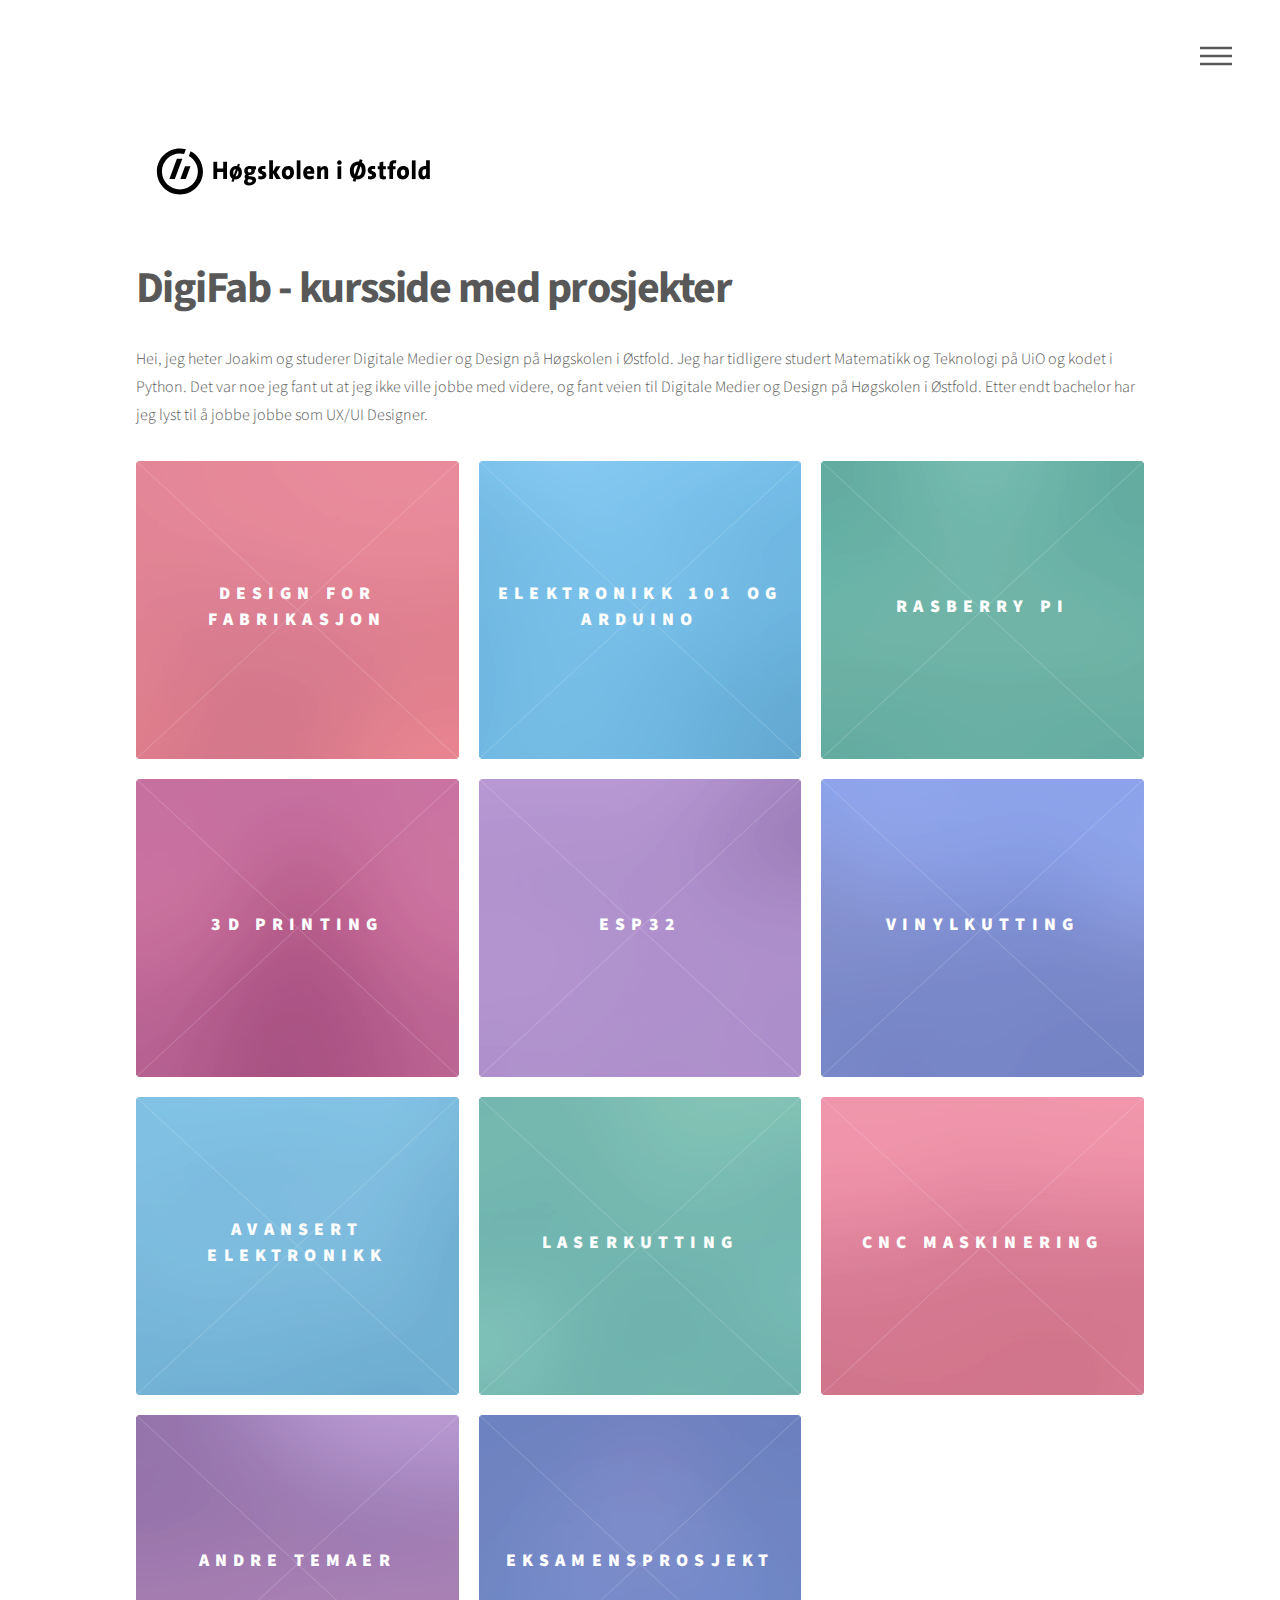
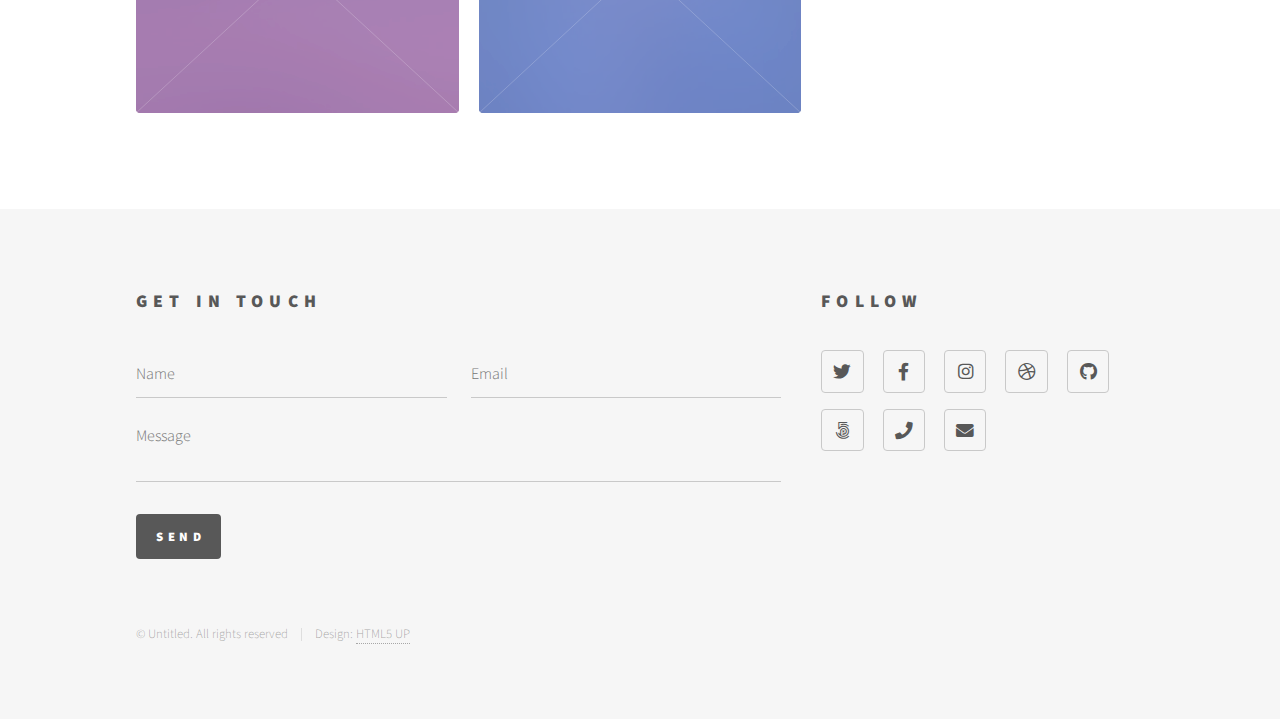
==== nettside/index.html @ 74e80f85 "logo, selvintroduksjon, prosjekter" ====
<!DOCTYPE HTML>
<!--
	Phantom by HTML5 UP
	html5up.net | @ajlkn
	Free for personal and commercial use under the CCA 3.0 license (html5up.net/license)
-->
<html>
	<head>
		<title>Phantom by HTML5 UP</title>
		<meta charset="utf-8" />
		<meta name="viewport" content="width=device-width, initial-scale=1, user-scalable=no" />
		<link rel="stylesheet" href="assets/css/main.css" />
		<noscript><link rel="stylesheet" href="assets/css/noscript.css" /></noscript>
	</head>
	<body class="is-preload">
		<!-- Wrapper -->
			<div id="wrapper">

				<!-- Header -->
					<header id="header">
						<div class="inner">

							<!-- Logo -->
								<a href="index.html" class="logo">
									<span class="symbol"><img src="images/hiof-logo.svg"  >
								</a>

							<!-- Nav -->
								<nav>
									<ul>
										<li><a href="#menu">Menu</a></li>
									</ul>
								</nav>

						</div>
					</header>

				<!-- Menu -->
					<nav id="menu">
						<h2>Menu</h2>
						<ul>
							<li><a href="index.html">Home</a></li>
							<li><a href="generic.html">Ipsum veroeros</a></li>
							<li><a href="generic.html">Tempus etiam</a></li>
							<li><a href="generic.html">Consequat dolor</a></li>
							<li><a href="elements.html">Elements</a></li>
						</ul>
					</nav>

				<!-- Main -->
					<div id="main">
						<div class="inner">
							<header>
								<h1>DigiFab - kursside med prosjekter</h1>
								<p>Hei, jeg heter Joakim og studerer Digitale Medier og Design på Høgskolen i Østfold. Jeg har tidligere studert Matematikk og Teknologi på UiO og kodet i Python.
									Det var noe jeg fant ut at jeg ikke ville jobbe med videre, og fant veien til Digitale Medier og Design på Høgskolen i Østfold. Etter endt bachelor har jeg lyst
									 til å jobbe jobbe som UX/UI Designer. </p>	
							</header>
							<section class="tiles">
								<article class="style1">
									<span class="image">
										<img src="images/pic01.jpg" alt="" />
									</span>
									<a href="generic.html">
										<h2>Design for fabrikasjon</h2>
										<div class="content">
											<p>Sed nisl arcu euismod sit amet nisi lorem etiam dolor veroeros et feugiat.</p>
										</div>
									</a>
								</article>
								<article class="style2">
									<span class="image">
										<img src="images/pic02.jpg" alt="" />
									</span>
									<a href="generic.html">
										<h2>Elektronikk 101 og Arduino</h2>
										<div class="content">
											<p>Sed nisl arcu euismod sit amet nisi lorem etiam dolor veroeros et feugiat.</p>
										</div>
									</a>
								</article>
								<article class="style3">
									<span class="image">
										<img src="images/pic03.jpg" alt="" />
									</span>
									<a href="generic.html">
										<h2>Rasberry Pi</h2>
										<div class="content">
											<p>Sed nisl arcu euismod sit amet nisi lorem etiam dolor veroeros et feugiat.</p>
										</div>
									</a>
								</article>
								<article class="style4">
									<span class="image">
										<img src="images/pic04.jpg" alt="" />
									</span>
									<a href="generic.html">
										<h2>3D Printing</h2>
										<div class="content">
											<p>Sed nisl arcu euismod sit amet nisi lorem etiam dolor veroeros et feugiat.</p>
										</div>
									</a>
								</article>
								<article class="style5">
									<span class="image">
										<img src="images/pic05.jpg" alt="" />
									</span>
									<a href="generic.html">
										<h2>ESP32</h2>
										<div class="content">
											<p>Sed nisl arcu euismod sit amet nisi lorem etiam dolor veroeros et feugiat.</p>
										</div>
									</a>
								</article>
								<article class="style6">
									<span class="image">
										<img src="images/pic06.jpg" alt="" />
									</span>
									<a href="generic.html">
										<h2>Vinylkutting</h2>
										<div class="content">
											<p>Sed nisl arcu euismod sit amet nisi lorem etiam dolor veroeros et feugiat.</p>
										</div>
									</a>
								</article>
								<article class="style2">
									<span class="image">
										<img src="images/pic07.jpg" alt="" />
									</span>
									<a href="generic.html">
										<h2>Avansert elektronikk</h2>
										<div class="content">
											<p>Sed nisl arcu euismod sit amet nisi lorem etiam dolor veroeros et feugiat.</p>
										</div>
									</a>
								</article>
								<article class="style3">
									<span class="image">
										<img src="images/pic08.jpg" alt="" />
									</span>
									<a href="generic.html">
										<h2>Laserkutting</h2>
										<div class="content">
											<p>Sed nisl arcu euismod sit amet nisi lorem etiam dolor veroeros et feugiat.</p>
										</div>
									</a>
								</article>
								<article class="style1">
									<span class="image">
										<img src="images/pic09.jpg" alt="" />
									</span>
									<a href="generic.html">
										<h2>CNC Maskinering</h2>
										<div class="content">
											<p>Sed nisl arcu euismod sit amet nisi lorem etiam dolor veroeros et feugiat.</p>
										</div>
									</a>
								</article>
								<article class="style5">
									<span class="image">
										<img src="images/pic10.jpg" alt="" />
									</span>
									<a href="generic.html">
										<h2>Andre temaer</h2>
										<div class="content">
											<p>Sed nisl arcu euismod sit amet nisi lorem etiam dolor veroeros et feugiat.</p>
										</div>
									</a>
								</article>
								<article class="style6">
									<span class="image">
										<img src="images/pic11.jpg" alt="" />
									</span>
									<a href="generic.html">
										<h2>Eksamensprosjekt</h2>
										<div class="content">
											<p>Sed nisl arcu euismod sit amet nisi lorem etiam dolor veroeros et feugiat.</p>
										</div>
									</a>
								</article>

							</section>
						</div>
					</div>

				<!-- Footer -->
					<footer id="footer">
						<div class="inner">
							<section>
								<h2>Get in touch</h2>
								<form method="post" action="#">
									<div class="fields">
										<div class="field half">
											<input type="text" name="name" id="name" placeholder="Name" />
										</div>
										<div class="field half">
											<input type="email" name="email" id="email" placeholder="Email" />
										</div>
										<div class="field">
											<textarea name="message" id="message" placeholder="Message"></textarea>
										</div>
									</div>
									<ul class="actions">
										<li><input type="submit" value="Send" class="primary" /></li>
									</ul>
								</form>
							</section>
							<section>
								<h2>Follow</h2>
								<ul class="icons">
									<li><a href="#" class="icon brands style2 fa-twitter"><span class="label">Twitter</span></a></li>
									<li><a href="#" class="icon brands style2 fa-facebook-f"><span class="label">Facebook</span></a></li>
									<li><a href="#" class="icon brands style2 fa-instagram"><span class="label">Instagram</span></a></li>
									<li><a href="#" class="icon brands style2 fa-dribbble"><span class="label">Dribbble</span></a></li>
									<li><a href="#" class="icon brands style2 fa-github"><span class="label">GitHub</span></a></li>
									<li><a href="#" class="icon brands style2 fa-500px"><span class="label">500px</span></a></li>
									<li><a href="#" class="icon solid style2 fa-phone"><span class="label">Phone</span></a></li>
									<li><a href="#" class="icon solid style2 fa-envelope"><span class="label">Email</span></a></li>
								</ul>
							</section>
							<ul class="copyright">
								<li>&copy; Untitled. All rights reserved</li><li>Design: <a href="http://html5up.net">HTML5 UP</a></li>
							</ul>
						</div>
					</footer>

			</div>

		<!-- Scripts -->
			<script src="assets/js/jquery.min.js"></script>
			<script src="assets/js/browser.min.js"></script>
			<script src="assets/js/breakpoints.min.js"></script>
			<script src="assets/js/util.js"></script>
			<script src="assets/js/main.js"></script>

	</body>
</html>
---- nettside/assets/css/main.css ----
@import url(fontawesome-all.min.css);
@import url("https://fonts.googleapis.com/css?family=Source+Sans+Pro:300,700,900");

/*
	Phantom by HTML5 UP
	html5up.net | @ajlkn
	Free for personal and commercial use under the CCA 3.0 license (html5up.net/license)
*/

html, body, div, span, applet, object,
iframe, h1, h2, h3, h4, h5, h6, p, blockquote,
pre, a, abbr, acronym, address, big, cite,
code, del, dfn, em, img, ins, kbd, q, s, samp,
small, strike, strong, sub, sup, tt, var, b,
u, i, center, dl, dt, dd, ol, ul, li, fieldset,
form, label, legend, table, caption, tbody,
tfoot, thead, tr, th, td, article, aside,
canvas, details, embed, figure, figcaption,
footer, header, hgroup, menu, nav, output, ruby,
section, summary, time, mark, audio, video {
	margin: 0;
	padding: 0;
	border: 0;
	font-size: 100%;
	font: inherit;
	vertical-align: baseline;}

article, aside, details, figcaption, figure,
footer, header, hgroup, menu, nav, section {
	display: block;}

body {
	line-height: 1;
}

ol, ul {
	list-style: none;
}

blockquote, q {
	quotes: none;
}

	blockquote:before, blockquote:after, q:before, q:after {
		content: '';
		content: none;
	}

table {
	border-collapse: collapse;
	border-spacing: 0;
}

body {
	-webkit-text-size-adjust: none;
}

mark {
	background-color: transparent;
	color: inherit;
}

input::-moz-focus-inner {
	border: 0;
	padding: 0;
}

input, select, textarea {
	-moz-appearance: none;
	-webkit-appearance: none;
	-ms-appearance: none;
	appearance: none;
}

/* Basic */

	@-ms-viewport {
		width: device-width;
	}

	body {
		-ms-overflow-style: scrollbar;
	}

	@media screen and (max-width: 480px) {

		html, body {
			min-width: 320px;
		}

	}

	html {
		box-sizing: border-box;
	}

	*, *:before, *:after {
		box-sizing: inherit;
	}

	body {
		background: #ffffff;
	}

		body.is-preload *, body.is-preload *:before, body.is-preload *:after {
			-moz-animation: none !important;
			-webkit-animation: none !important;
			-ms-animation: none !important;
			animation: none !important;
			-moz-transition: none !important;
			-webkit-transition: none !important;
			-ms-transition: none !important;
			transition: none !important;
		}

/* Type */

	body, input, select, textarea {
		color: #585858;
		font-family: "Source Sans Pro", Helvetica, sans-serif;
		font-size: 16pt;
		font-weight: 300;
		line-height: 1.75;
	}

		@media screen and (max-width: 1680px) {

			body, input, select, textarea {
				font-size: 14pt;
			}

		}

		@media screen and (max-width: 1280px) {

			body, input, select, textarea {
				font-size: 12pt;
			}

		}

	a {
		-moz-transition: border-bottom-color 0.2s ease, color 0.2s ease;
		-webkit-transition: border-bottom-color 0.2s ease, color 0.2s ease;
		-ms-transition: border-bottom-color 0.2s ease, color 0.2s ease;
		transition: border-bottom-color 0.2s ease, color 0.2s ease;
		text-decoration: none;
		color: #585858;
		border-bottom: dotted 1px rgba(88, 88, 88, 0.5);
	}

		a:hover {
			border-bottom-color: transparent;
			color: #f2849e !important;
		}

	strong, b {
		font-weight: 900;
	}

	em, i {
		font-style: italic;
	}

	p {
		margin: 0 0 2em 0;
	}

	h1 {
		font-size: 2.75em;
		font-weight: 700;
		line-height: 1.3;
		margin: 0 0 1em 0;
		letter-spacing: -0.035em;
	}

		h1 a {
			color: inherit;
		}

		@media screen and (max-width: 736px) {

			h1 {
				font-size: 2em;
				margin: 0 0 1em 0;
			}

		}

		@media screen and (max-width: 360px) {

			h1 {
				font-size: 1.75em;
			}

		}

	h2, h3, h4, h5, h6 {
		font-weight: 900;
		line-height: 1.5;
		margin: 0 0 2em 0;
		text-transform: uppercase;
		letter-spacing: 0.35em;
	}

		h2 a, h3 a, h4 a, h5 a, h6 a {
			color: inherit;
		}

	h2 {
		font-size: 1.1em;
	}

	h3 {
		font-size: 1em;
	}

	h4 {
		font-size: 0.8em;
	}

	h5 {
		font-size: 0.8em;
	}

	h6 {
		font-size: 0.8em;
	}

	@media screen and (max-width: 980px) {

		h1 br, h2 br, h3 br, h4 br, h5 br, h6 br {
			display: none;
		}

	}

	@media screen and (max-width: 736px) {

		h2 {
			font-size: 1em;
		}

		h3 {
			font-size: 0.8em;
		}

	}

	sub {
		font-size: 0.8em;
		position: relative;
		top: 0.5em;
	}

	sup {
		font-size: 0.8em;
		position: relative;
		top: -0.5em;
	}

	blockquote {
		border-left: solid 4px #c9c9c9;
		font-style: italic;
		margin: 0 0 2em 0;
		padding: 0.5em 0 0.5em 2em;
	}

	code {
		background: rgba(144, 144, 144, 0.075);
		border-radius: 4px;
		border: solid 1px #c9c9c9;
		font-family: "Courier New", monospace;
		font-size: 0.9em;
		margin: 0 0.25em;
		padding: 0.25em 0.65em;
	}

	pre {
		-webkit-overflow-scrolling: touch;
		font-family: "Courier New", monospace;
		font-size: 0.9em;
		margin: 0 0 2em 0;
	}

		pre code {
			display: block;
			line-height: 1.75;
			padding: 1em 1.5em;
			overflow-x: auto;
		}

	hr {
		border: 0;
		border-bottom: solid 1px #c9c9c9;
		margin: 2em 0;
	}

		hr.major {
			margin: 3em 0;
		}

	.align-left {
		text-align: left;
	}

	.align-center {
		text-align: center;
	}

	.align-right {
		text-align: right;
	}

/* Row */

	.row {
		display: flex;
		flex-wrap: wrap;
		box-sizing: border-box;
		align-items: stretch;
	}

		.row > * {
			box-sizing: border-box;
		}

		.row.gtr-uniform > * > :last-child {
			margin-bottom: 0;
		}

		.row.aln-left {
			justify-content: flex-start;
		}

		.row.aln-center {
			justify-content: center;
		}

		.row.aln-right {
			justify-content: flex-end;
		}

		.row.aln-top {
			align-items: flex-start;
		}

		.row.aln-middle {
			align-items: center;
		}

		.row.aln-bottom {
			align-items: flex-end;
		}

		.row > .imp {
			order: -1;
		}

		.row > .col-1 {
			width: 8.33333%;
		}

		.row > .off-1 {
			margin-left: 8.33333%;
		}

		.row > .col-2 {
			width: 16.66667%;
		}

		.row > .off-2 {
			margin-left: 16.66667%;
		}

		.row > .col-3 {
			width: 25%;
		}

		.row > .off-3 {
			margin-left: 25%;
		}

		.row > .col-4 {
			width: 33.33333%;
		}

		.row > .off-4 {
			margin-left: 33.33333%;
		}

		.row > .col-5 {
			width: 41.66667%;
		}

		.row > .off-5 {
			margin-left: 41.66667%;
		}

		.row > .col-6 {
			width: 50%;
		}

		.row > .off-6 {
			margin-left: 50%;
		}

		.row > .col-7 {
			width: 58.33333%;
		}

		.row > .off-7 {
			margin-left: 58.33333%;
		}

		.row > .col-8 {
			width: 66.66667%;
		}

		.row > .off-8 {
			margin-left: 66.66667%;
		}

		.row > .col-9 {
			width: 75%;
		}

		.row > .off-9 {
			margin-left: 75%;
		}

		.row > .col-10 {
			width: 83.33333%;
		}

		.row > .off-10 {
			margin-left: 83.33333%;
		}

		.row > .col-11 {
			width: 91.66667%;
		}

		.row > .off-11 {
			margin-left: 91.66667%;
		}

		.row > .col-12 {
			width: 100%;
		}

		.row > .off-12 {
			margin-left: 100%;
		}

		.row.gtr-0 {
			margin-top: 0;
			margin-left: 0em;
		}

			.row.gtr-0 > * {
				padding: 0 0 0 0em;
			}

			.row.gtr-0.gtr-uniform {
				margin-top: 0em;
			}

				.row.gtr-0.gtr-uniform > * {
					padding-top: 0em;
				}

		.row.gtr-25 {
			margin-top: 0;
			margin-left: -0.5em;
		}

			.row.gtr-25 > * {
				padding: 0 0 0 0.5em;
			}

			.row.gtr-25.gtr-uniform {
				margin-top: -0.5em;
			}

				.row.gtr-25.gtr-uniform > * {
					padding-top: 0.5em;
				}

		.row.gtr-50 {
			margin-top: 0;
			margin-left: -1em;
		}

			.row.gtr-50 > * {
				padding: 0 0 0 1em;
			}

			.row.gtr-50.gtr-uniform {
				margin-top: -1em;
			}

				.row.gtr-50.gtr-uniform > * {
					padding-top: 1em;
				}

		.row {
			margin-top: 0;
			margin-left: -2em;
		}

			.row > * {
				padding: 0 0 0 2em;
			}

			.row.gtr-uniform {
				margin-top: -2em;
			}

				.row.gtr-uniform > * {
					padding-top: 2em;
				}

		.row.gtr-150 {
			margin-top: 0;
			margin-left: -3em;
		}

			.row.gtr-150 > * {
				padding: 0 0 0 3em;
			}

			.row.gtr-150.gtr-uniform {
				margin-top: -3em;
			}

				.row.gtr-150.gtr-uniform > * {
					padding-top: 3em;
				}

		.row.gtr-200 {
			margin-top: 0;
			margin-left: -4em;
		}

			.row.gtr-200 > * {
				padding: 0 0 0 4em;
			}

			.row.gtr-200.gtr-uniform {
				margin-top: -4em;
			}

				.row.gtr-200.gtr-uniform > * {
					padding-top: 4em;
				}

		@media screen and (max-width: 1680px) {

			.row {
				display: flex;
				flex-wrap: wrap;
				box-sizing: border-box;
				align-items: stretch;
			}

				.row > * {
					box-sizing: border-box;
				}

				.row.gtr-uniform > * > :last-child {
					margin-bottom: 0;
				}

				.row.aln-left {
					justify-content: flex-start;
				}

				.row.aln-center {
					justify-content: center;
				}

				.row.aln-right {
					justify-content: flex-end;
				}

				.row.aln-top {
					align-items: flex-start;
				}

				.row.aln-middle {
					align-items: center;
				}

				.row.aln-bottom {
					align-items: flex-end;
				}

				.row > .imp-xlarge {
					order: -1;
				}

				.row > .col-1-xlarge {
					width: 8.33333%;
				}

				.row > .off-1-xlarge {
					margin-left: 8.33333%;
				}

				.row > .col-2-xlarge {
					width: 16.66667%;
				}

				.row > .off-2-xlarge {
					margin-left: 16.66667%;
				}

				.row > .col-3-xlarge {
					width: 25%;
				}

				.row > .off-3-xlarge {
					margin-left: 25%;
				}

				.row > .col-4-xlarge {
					width: 33.33333%;
				}

				.row > .off-4-xlarge {
					margin-left: 33.33333%;
				}

				.row > .col-5-xlarge {
					width: 41.66667%;
				}

				.row > .off-5-xlarge {
					margin-left: 41.66667%;
				}

				.row > .col-6-xlarge {
					width: 50%;
				}

				.row > .off-6-xlarge {
					margin-left: 50%;
				}

				.row > .col-7-xlarge {
					width: 58.33333%;
				}

				.row > .off-7-xlarge {
					margin-left: 58.33333%;
				}

				.row > .col-8-xlarge {
					width: 66.66667%;
				}

				.row > .off-8-xlarge {
					margin-left: 66.66667%;
				}

				.row > .col-9-xlarge {
					width: 75%;
				}

				.row > .off-9-xlarge {
					margin-left: 75%;
				}

				.row > .col-10-xlarge {
					width: 83.33333%;
				}

				.row > .off-10-xlarge {
					margin-left: 83.33333%;
				}

				.row > .col-11-xlarge {
					width: 91.66667%;
				}

				.row > .off-11-xlarge {
					margin-left: 91.66667%;
				}

				.row > .col-12-xlarge {
					width: 100%;
				}

				.row > .off-12-xlarge {
					margin-left: 100%;
				}

				.row.gtr-0 {
					margin-top: 0;
					margin-left: 0em;
				}

					.row.gtr-0 > * {
						padding: 0 0 0 0em;
					}

					.row.gtr-0.gtr-uniform {
						margin-top: 0em;
					}

						.row.gtr-0.gtr-uniform > * {
							padding-top: 0em;
						}

				.row.gtr-25 {
					margin-top: 0;
					margin-left: -0.5em;
				}

					.row.gtr-25 > * {
						padding: 0 0 0 0.5em;
					}

					.row.gtr-25.gtr-uniform {
						margin-top: -0.5em;
					}

						.row.gtr-25.gtr-uniform > * {
							padding-top: 0.5em;
						}

				.row.gtr-50 {
					margin-top: 0;
					margin-left: -1em;
				}

					.row.gtr-50 > * {
						padding: 0 0 0 1em;
					}

					.row.gtr-50.gtr-uniform {
						margin-top: -1em;
					}

						.row.gtr-50.gtr-uniform > * {
							padding-top: 1em;
						}

				.row {
					margin-top: 0;
					margin-left: -2em;
				}

					.row > * {
						padding: 0 0 0 2em;
					}

					.row.gtr-uniform {
						margin-top: -2em;
					}

						.row.gtr-uniform > * {
							padding-top: 2em;
						}

				.row.gtr-150 {
					margin-top: 0;
					margin-left: -3em;
				}

					.row.gtr-150 > * {
						padding: 0 0 0 3em;
					}

					.row.gtr-150.gtr-uniform {
						margin-top: -3em;
					}

						.row.gtr-150.gtr-uniform > * {
							padding-top: 3em;
						}

				.row.gtr-200 {
					margin-top: 0;
					margin-left: -4em;
				}

					.row.gtr-200 > * {
						padding: 0 0 0 4em;
					}

					.row.gtr-200.gtr-uniform {
						margin-top: -4em;
					}

						.row.gtr-200.gtr-uniform > * {
							padding-top: 4em;
						}

		}

		@media screen and (max-width: 1280px) {

			.row {
				display: flex;
				flex-wrap: wrap;
				box-sizing: border-box;
				align-items: stretch;
			}

				.row > * {
					box-sizing: border-box;
				}

				.row.gtr-uniform > * > :last-child {
					margin-bottom: 0;
				}

				.row.aln-left {
					justify-content: flex-start;
				}

				.row.aln-center {
					justify-content: center;
				}

				.row.aln-right {
					justify-content: flex-end;
				}

				.row.aln-top {
					align-items: flex-start;
				}

				.row.aln-middle {
					align-items: center;
				}

				.row.aln-bottom {
					align-items: flex-end;
				}

				.row > .imp-large {
					order: -1;
				}

				.row > .col-1-large {
					width: 8.33333%;
				}

				.row > .off-1-large {
					margin-left: 8.33333%;
				}

				.row > .col-2-large {
					width: 16.66667%;
				}

				.row > .off-2-large {
					margin-left: 16.66667%;
				}

				.row > .col-3-large {
					width: 25%;
				}

				.row > .off-3-large {
					margin-left: 25%;
				}

				.row > .col-4-large {
					width: 33.33333%;
				}

				.row > .off-4-large {
					margin-left: 33.33333%;
				}

				.row > .col-5-large {
					width: 41.66667%;
				}

				.row > .off-5-large {
					margin-left: 41.66667%;
				}

				.row > .col-6-large {
					width: 50%;
				}

				.row > .off-6-large {
					margin-left: 50%;
				}

				.row > .col-7-large {
					width: 58.33333%;
				}

				.row > .off-7-large {
					margin-left: 58.33333%;
				}

				.row > .col-8-large {
					width: 66.66667%;
				}

				.row > .off-8-large {
					margin-left: 66.66667%;
				}

				.row > .col-9-large {
					width: 75%;
				}

				.row > .off-9-large {
					margin-left: 75%;
				}

				.row > .col-10-large {
					width: 83.33333%;
				}

				.row > .off-10-large {
					margin-left: 83.33333%;
				}

				.row > .col-11-large {
					width: 91.66667%;
				}

				.row > .off-11-large {
					margin-left: 91.66667%;
				}

				.row > .col-12-large {
					width: 100%;
				}

				.row > .off-12-large {
					margin-left: 100%;
				}

				.row.gtr-0 {
					margin-top: 0;
					margin-left: 0em;
				}

					.row.gtr-0 > * {
						padding: 0 0 0 0em;
					}

					.row.gtr-0.gtr-uniform {
						margin-top: 0em;
					}

						.row.gtr-0.gtr-uniform > * {
							padding-top: 0em;
						}

				.row.gtr-25 {
					margin-top: 0;
					margin-left: -0.5em;
				}

					.row.gtr-25 > * {
						padding: 0 0 0 0.5em;
					}

					.row.gtr-25.gtr-uniform {
						margin-top: -0.5em;
					}

						.row.gtr-25.gtr-uniform > * {
							padding-top: 0.5em;
						}

				.row.gtr-50 {
					margin-top: 0;
					margin-left: -1em;
				}

					.row.gtr-50 > * {
						padding: 0 0 0 1em;
					}

					.row.gtr-50.gtr-uniform {
						margin-top: -1em;
					}

						.row.gtr-50.gtr-uniform > * {
							padding-top: 1em;
						}

				.row {
					margin-top: 0;
					margin-left: -2em;
				}

					.row > * {
						padding: 0 0 0 2em;
					}

					.row.gtr-uniform {
						margin-top: -2em;
					}

						.row.gtr-uniform > * {
							padding-top: 2em;
						}

				.row.gtr-150 {
					margin-top: 0;
					margin-left: -3em;
				}

					.row.gtr-150 > * {
						padding: 0 0 0 3em;
					}

					.row.gtr-150.gtr-uniform {
						margin-top: -3em;
					}

						.row.gtr-150.gtr-uniform > * {
							padding-top: 3em;
						}

				.row.gtr-200 {
					margin-top: 0;
					margin-left: -4em;
				}

					.row.gtr-200 > * {
						padding: 0 0 0 4em;
					}

					.row.gtr-200.gtr-uniform {
						margin-top: -4em;
					}

						.row.gtr-200.gtr-uniform > * {
							padding-top: 4em;
						}

		}

		@media screen and (max-width: 980px) {

			.row {
				display: flex;
				flex-wrap: wrap;
				box-sizing: border-box;
				align-items: stretch;
			}

				.row > * {
					box-sizing: border-box;
				}

				.row.gtr-uniform > * > :last-child {
					margin-bottom: 0;
				}

				.row.aln-left {
					justify-content: flex-start;
				}

				.row.aln-center {
					justify-content: center;
				}

				.row.aln-right {
					justify-content: flex-end;
				}

				.row.aln-top {
					align-items: flex-start;
				}

				.row.aln-middle {
					align-items: center;
				}

				.row.aln-bottom {
					align-items: flex-end;
				}

				.row > .imp-medium {
					order: -1;
				}

				.row > .col-1-medium {
					width: 8.33333%;
				}

				.row > .off-1-medium {
					margin-left: 8.33333%;
				}

				.row > .col-2-medium {
					width: 16.66667%;
				}

				.row > .off-2-medium {
					margin-left: 16.66667%;
				}

				.row > .col-3-medium {
					width: 25%;
				}

				.row > .off-3-medium {
					margin-left: 25%;
				}

				.row > .col-4-medium {
					width: 33.33333%;
				}

				.row > .off-4-medium {
					margin-left: 33.33333%;
				}

				.row > .col-5-medium {
					width: 41.66667%;
				}

				.row > .off-5-medium {
					margin-left: 41.66667%;
				}

				.row > .col-6-medium {
					width: 50%;
				}

				.row > .off-6-medium {
					margin-left: 50%;
				}

				.row > .col-7-medium {
					width: 58.33333%;
				}

				.row > .off-7-medium {
					margin-left: 58.33333%;
				}

				.row > .col-8-medium {
					width: 66.66667%;
				}

				.row > .off-8-medium {
					margin-left: 66.66667%;
				}

				.row > .col-9-medium {
					width: 75%;
				}

				.row > .off-9-medium {
					margin-left: 75%;
				}

				.row > .col-10-medium {
					width: 83.33333%;
				}

				.row > .off-10-medium {
					margin-left: 83.33333%;
				}

				.row > .col-11-medium {
					width: 91.66667%;
				}

				.row > .off-11-medium {
					margin-left: 91.66667%;
				}

				.row > .col-12-medium {
					width: 100%;
				}

				.row > .off-12-medium {
					margin-left: 100%;
				}

				.row.gtr-0 {
					margin-top: 0;
					margin-left: 0em;
				}

					.row.gtr-0 > * {
						padding: 0 0 0 0em;
					}

					.row.gtr-0.gtr-uniform {
						margin-top: 0em;
					}

						.row.gtr-0.gtr-uniform > * {
							padding-top: 0em;
						}

				.row.gtr-25 {
					margin-top: 0;
					margin-left: -0.375em;
				}

					.row.gtr-25 > * {
						padding: 0 0 0 0.375em;
					}

					.row.gtr-25.gtr-uniform {
						margin-top: -0.375em;
					}

						.row.gtr-25.gtr-uniform > * {
							padding-top: 0.375em;
						}

				.row.gtr-50 {
					margin-top: 0;
					margin-left: -0.75em;
				}

					.row.gtr-50 > * {
						padding: 0 0 0 0.75em;
					}

					.row.gtr-50.gtr-uniform {
						margin-top: -0.75em;
					}

						.row.gtr-50.gtr-uniform > * {
							padding-top: 0.75em;
						}

				.row {
					margin-top: 0;
					margin-left: -1.5em;
				}

					.row > * {
						padding: 0 0 0 1.5em;
					}

					.row.gtr-uniform {
						margin-top: -1.5em;
					}

						.row.gtr-uniform > * {
							padding-top: 1.5em;
						}

				.row.gtr-150 {
					margin-top: 0;
					margin-left: -2.25em;
				}

					.row.gtr-150 > * {
						padding: 0 0 0 2.25em;
					}

					.row.gtr-150.gtr-uniform {
						margin-top: -2.25em;
					}

						.row.gtr-150.gtr-uniform > * {
							padding-top: 2.25em;
						}

				.row.gtr-200 {
					margin-top: 0;
					margin-left: -3em;
				}

					.row.gtr-200 > * {
						padding: 0 0 0 3em;
					}

					.row.gtr-200.gtr-uniform {
						margin-top: -3em;
					}

						.row.gtr-200.gtr-uniform > * {
							padding-top: 3em;
						}

		}

		@media screen and (max-width: 736px) {

			.row {
				display: flex;
				flex-wrap: wrap;
				box-sizing: border-box;
				align-items: stretch;
			}

				.row > * {
					box-sizing: border-box;
				}

				.row.gtr-uniform > * > :last-child {
					margin-bottom: 0;
				}

				.row.aln-left {
					justify-content: flex-start;
				}

				.row.aln-center {
					justify-content: center;
				}

				.row.aln-right {
					justify-content: flex-end;
				}

				.row.aln-top {
					align-items: flex-start;
				}

				.row.aln-middle {
					align-items: center;
				}

				.row.aln-bottom {
					align-items: flex-end;
				}

				.row > .imp-small {
					order: -1;
				}

				.row > .col-1-small {
					width: 8.33333%;
				}

				.row > .off-1-small {
					margin-left: 8.33333%;
				}

				.row > .col-2-small {
					width: 16.66667%;
				}

				.row > .off-2-small {
					margin-left: 16.66667%;
				}

				.row > .col-3-small {
					width: 25%;
				}

				.row > .off-3-small {
					margin-left: 25%;
				}

				.row > .col-4-small {
					width: 33.33333%;
				}

				.row > .off-4-small {
					margin-left: 33.33333%;
				}

				.row > .col-5-small {
					width: 41.66667%;
				}

				.row > .off-5-small {
					margin-left: 41.66667%;
				}

				.row > .col-6-small {
					width: 50%;
				}

				.row > .off-6-small {
					margin-left: 50%;
				}

				.row > .col-7-small {
					width: 58.33333%;
				}

				.row > .off-7-small {
					margin-left: 58.33333%;
				}

				.row > .col-8-small {
					width: 66.66667%;
				}

				.row > .off-8-small {
					margin-left: 66.66667%;
				}

				.row > .col-9-small {
					width: 75%;
				}

				.row > .off-9-small {
					margin-left: 75%;
				}

				.row > .col-10-small {
					width: 83.33333%;
				}

				.row > .off-10-small {
					margin-left: 83.33333%;
				}

				.row > .col-11-small {
					width: 91.66667%;
				}

				.row > .off-11-small {
					margin-left: 91.66667%;
				}

				.row > .col-12-small {
					width: 100%;
				}

				.row > .off-12-small {
					margin-left: 100%;
				}

				.row.gtr-0 {
					margin-top: 0;
					margin-left: 0em;
				}

					.row.gtr-0 > * {
						padding: 0 0 0 0em;
					}

					.row.gtr-0.gtr-uniform {
						margin-top: 0em;
					}

						.row.gtr-0.gtr-uniform > * {
							padding-top: 0em;
						}

				.row.gtr-25 {
					margin-top: 0;
					margin-left: -0.25em;
				}

					.row.gtr-25 > * {
						padding: 0 0 0 0.25em;
					}

					.row.gtr-25.gtr-uniform {
						margin-top: -0.25em;
					}

						.row.gtr-25.gtr-uniform > * {
							padding-top: 0.25em;
						}

				.row.gtr-50 {
					margin-top: 0;
					margin-left: -0.5em;
				}

					.row.gtr-50 > * {
						padding: 0 0 0 0.5em;
					}

					.row.gtr-50.gtr-uniform {
						margin-top: -0.5em;
					}

						.row.gtr-50.gtr-uniform > * {
							padding-top: 0.5em;
						}

				.row {
					margin-top: 0;
					margin-left: -1em;
				}

					.row > * {
						padding: 0 0 0 1em;
					}

					.row.gtr-uniform {
						margin-top: -1em;
					}

						.row.gtr-uniform > * {
							padding-top: 1em;
						}

				.row.gtr-150 {
					margin-top: 0;
					margin-left: -1.5em;
				}

					.row.gtr-150 > * {
						padding: 0 0 0 1.5em;
					}

					.row.gtr-150.gtr-uniform {
						margin-top: -1.5em;
					}

						.row.gtr-150.gtr-uniform > * {
							padding-top: 1.5em;
						}

				.row.gtr-200 {
					margin-top: 0;
					margin-left: -2em;
				}

					.row.gtr-200 > * {
						padding: 0 0 0 2em;
					}

					.row.gtr-200.gtr-uniform {
						margin-top: -2em;
					}

						.row.gtr-200.gtr-uniform > * {
							padding-top: 2em;
						}

		}

		@media screen and (max-width: 480px) {

			.row {
				display: flex;
				flex-wrap: wrap;
				box-sizing: border-box;
				align-items: stretch;
			}

				.row > * {
					box-sizing: border-box;
				}

				.row.gtr-uniform > * > :last-child {
					margin-bottom: 0;
				}

				.row.aln-left {
					justify-content: flex-start;
				}

				.row.aln-center {
					justify-content: center;
				}

				.row.aln-right {
					justify-content: flex-end;
				}

				.row.aln-top {
					align-items: flex-start;
				}

				.row.aln-middle {
					align-items: center;
				}

				.row.aln-bottom {
					align-items: flex-end;
				}

				.row > .imp-xsmall {
					order: -1;
				}

				.row > .col-1-xsmall {
					width: 8.33333%;
				}

				.row > .off-1-xsmall {
					margin-left: 8.33333%;
				}

				.row > .col-2-xsmall {
					width: 16.66667%;
				}

				.row > .off-2-xsmall {
					margin-left: 16.66667%;
				}

				.row > .col-3-xsmall {
					width: 25%;
				}

				.row > .off-3-xsmall {
					margin-left: 25%;
				}

				.row > .col-4-xsmall {
					width: 33.33333%;
				}

				.row > .off-4-xsmall {
					margin-left: 33.33333%;
				}

				.row > .col-5-xsmall {
					width: 41.66667%;
				}

				.row > .off-5-xsmall {
					margin-left: 41.66667%;
				}

				.row > .col-6-xsmall {
					width: 50%;
				}

				.row > .off-6-xsmall {
					margin-left: 50%;
				}

				.row > .col-7-xsmall {
					width: 58.33333%;
				}

				.row > .off-7-xsmall {
					margin-left: 58.33333%;
				}

				.row > .col-8-xsmall {
					width: 66.66667%;
				}

				.row > .off-8-xsmall {
					margin-left: 66.66667%;
				}

				.row > .col-9-xsmall {
					width: 75%;
				}

				.row > .off-9-xsmall {
					margin-left: 75%;
				}

				.row > .col-10-xsmall {
					width: 83.33333%;
				}

				.row > .off-10-xsmall {
					margin-left: 83.33333%;
				}

				.row > .col-11-xsmall {
					width: 91.66667%;
				}

				.row > .off-11-xsmall {
					margin-left: 91.66667%;
				}

				.row > .col-12-xsmall {
					width: 100%;
				}

				.row > .off-12-xsmall {
					margin-left: 100%;
				}

				.row.gtr-0 {
					margin-top: 0;
					margin-left: 0em;
				}

					.row.gtr-0 > * {
						padding: 0 0 0 0em;
					}

					.row.gtr-0.gtr-uniform {
						margin-top: 0em;
					}

						.row.gtr-0.gtr-uniform > * {
							padding-top: 0em;
						}

				.row.gtr-25 {
					margin-top: 0;
					margin-left: -0.25em;
				}

					.row.gtr-25 > * {
						padding: 0 0 0 0.25em;
					}

					.row.gtr-25.gtr-uniform {
						margin-top: -0.25em;
					}

						.row.gtr-25.gtr-uniform > * {
							padding-top: 0.25em;
						}

				.row.gtr-50 {
					margin-top: 0;
					margin-left: -0.5em;
				}

					.row.gtr-50 > * {
						padding: 0 0 0 0.5em;
					}

					.row.gtr-50.gtr-uniform {
						margin-top: -0.5em;
					}

						.row.gtr-50.gtr-uniform > * {
							padding-top: 0.5em;
						}

				.row {
					margin-top: 0;
					margin-left: -1em;
				}

					.row > * {
						padding: 0 0 0 1em;
					}

					.row.gtr-uniform {
						margin-top: -1em;
					}

						.row.gtr-uniform > * {
							padding-top: 1em;
						}

				.row.gtr-150 {
					margin-top: 0;
					margin-left: -1.5em;
				}

					.row.gtr-150 > * {
						padding: 0 0 0 1.5em;
					}

					.row.gtr-150.gtr-uniform {
						margin-top: -1.5em;
					}

						.row.gtr-150.gtr-uniform > * {
							padding-top: 1.5em;
						}

				.row.gtr-200 {
					margin-top: 0;
					margin-left: -2em;
				}

					.row.gtr-200 > * {
						padding: 0 0 0 2em;
					}

					.row.gtr-200.gtr-uniform {
						margin-top: -2em;
					}

						.row.gtr-200.gtr-uniform > * {
							padding-top: 2em;
						}

		}

/* Section/Article */

	section.special, article.special {
		text-align: center;
	}

	header p {
		margin-top: -1em;
	}

	@media screen and (max-width: 736px) {

		header p {
			margin-top: 0;
		}

	}

/* Icon */

	.icon {
		text-decoration: none;
		border-bottom: none;
		position: relative;
	}

		.icon:before {
			-moz-osx-font-smoothing: grayscale;
			-webkit-font-smoothing: antialiased;
			display: inline-block;
			font-style: normal;
			font-variant: normal;
			text-rendering: auto;
			line-height: 1;
			text-transform: none !important;
			font-family: 'Font Awesome 5 Free';
			font-weight: 400;
		}

		.icon > .label {
			display: none;
		}

		.icon:before {
			line-height: inherit;
		}

		.icon.solid:before {
			font-weight: 900;
		}

		.icon.brands:before {
			font-family: 'Font Awesome 5 Brands';
		}

		.icon.style2 {
			-moz-transition: background-color 0.2s ease-in-out, color 0.2s ease-in-out, border-color 0.2s ease-in-out;
			-webkit-transition: background-color 0.2s ease-in-out, color 0.2s ease-in-out, border-color 0.2s ease-in-out;
			-ms-transition: background-color 0.2s ease-in-out, color 0.2s ease-in-out, border-color 0.2s ease-in-out;
			transition: background-color 0.2s ease-in-out, color 0.2s ease-in-out, border-color 0.2s ease-in-out;
			background-color: transparent;
			border: solid 1px #c9c9c9;
			border-radius: 4px;
			width: 2.65em;
			height: 2.65em;
			display: inline-block;
			text-align: center;
			line-height: 2.65em;
			color: inherit;
		}

			.icon.style2:before {
				font-size: 1.1em;
			}

			.icon.style2:hover {
				color: #f2849e;
				border-color: #f2849e;
			}

			.icon.style2:active {
				background-color: rgba(242, 132, 158, 0.1);
			}

/* List */

	ol {
		list-style: decimal;
		margin: 0 0 2em 0;
		padding-left: 1.25em;
	}

		ol li {
			padding-left: 0.25em;
		}

	ul {
		list-style: disc;
		margin: 0 0 2em 0;
		padding-left: 1em;
	}

		ul li {
			padding-left: 0.5em;
		}

		ul.alt {
			list-style: none;
			padding-left: 0;
		}

			ul.alt li {
				border-top: solid 1px #c9c9c9;
				padding: 0.5em 0;
			}

				ul.alt li:first-child {
					border-top: 0;
					padding-top: 0;
				}

	dl {
		margin: 0 0 2em 0;
	}

		dl dt {
			display: block;
			font-weight: 900;
			margin: 0 0 1em 0;
		}

		dl dd {
			margin-left: 2em;
		}

/* Actions */

	ul.actions {
		display: -moz-flex;
		display: -webkit-flex;
		display: -ms-flex;
		display: flex;
		cursor: default;
		list-style: none;
		margin-left: -1em;
		padding-left: 0;
	}

		ul.actions li {
			padding: 0 0 0 1em;
			vertical-align: middle;
		}

		ul.actions.special {
			-moz-justify-content: center;
			-webkit-justify-content: center;
			-ms-justify-content: center;
			justify-content: center;
			width: 100%;
			margin-left: 0;
		}

			ul.actions.special li:first-child {
				padding-left: 0;
			}

		ul.actions.stacked {
			-moz-flex-direction: column;
			-webkit-flex-direction: column;
			-ms-flex-direction: column;
			flex-direction: column;
			margin-left: 0;
		}

			ul.actions.stacked li {
				padding: 1.3em 0 0 0;
			}

				ul.actions.stacked li:first-child {
					padding-top: 0;
				}

		ul.actions.fit {
			width: calc(100% + 1em);
		}

			ul.actions.fit li {
				-moz-flex-grow: 1;
				-webkit-flex-grow: 1;
				-ms-flex-grow: 1;
				flex-grow: 1;
				-moz-flex-shrink: 1;
				-webkit-flex-shrink: 1;
				-ms-flex-shrink: 1;
				flex-shrink: 1;
				width: 100%;
			}

				ul.actions.fit li > * {
					width: 100%;
				}

			ul.actions.fit.stacked {
				width: 100%;
			}

		@media screen and (max-width: 480px) {

			ul.actions:not(.fixed) {
				-moz-flex-direction: column;
				-webkit-flex-direction: column;
				-ms-flex-direction: column;
				flex-direction: column;
				margin-left: 0;
				width: 100% !important;
			}

				ul.actions:not(.fixed) li {
					-moz-flex-grow: 1;
					-webkit-flex-grow: 1;
					-ms-flex-grow: 1;
					flex-grow: 1;
					-moz-flex-shrink: 1;
					-webkit-flex-shrink: 1;
					-ms-flex-shrink: 1;
					flex-shrink: 1;
					padding: 1em 0 0 0;
					text-align: center;
					width: 100%;
				}

					ul.actions:not(.fixed) li > * {
						width: 100%;
					}

					ul.actions:not(.fixed) li:first-child {
						padding-top: 0;
					}

					ul.actions:not(.fixed) li input[type="submit"],
					ul.actions:not(.fixed) li input[type="reset"],
					ul.actions:not(.fixed) li input[type="button"],
					ul.actions:not(.fixed) li button,
					ul.actions:not(.fixed) li .button {
						width: 100%;
					}

						ul.actions:not(.fixed) li input[type="submit"].icon:before,
						ul.actions:not(.fixed) li input[type="reset"].icon:before,
						ul.actions:not(.fixed) li input[type="button"].icon:before,
						ul.actions:not(.fixed) li button.icon:before,
						ul.actions:not(.fixed) li .button.icon:before {
							margin-left: -0.5rem;
						}

		}

/* Icons */

	ul.icons {
		cursor: default;
		list-style: none;
		padding-left: 0;
		margin: -1em 0 2em -1em;
	}

		ul.icons li {
			display: inline-block;
			padding: 1em 0 0 1em;
		}

/* Form */

	form {
		margin: 0 0 2em 0;
		overflow-x: hidden;
	}

		form > :last-child {
			margin-bottom: 0;
		}

		form > .fields {
			display: -moz-flex;
			display: -webkit-flex;
			display: -ms-flex;
			display: flex;
			-moz-flex-wrap: wrap;
			-webkit-flex-wrap: wrap;
			-ms-flex-wrap: wrap;
			flex-wrap: wrap;
			width: calc(100% + 3em);
			margin: -1.5em 0 2em -1.5em;
		}

			form > .fields > .field {
				-moz-flex-grow: 0;
				-webkit-flex-grow: 0;
				-ms-flex-grow: 0;
				flex-grow: 0;
				-moz-flex-shrink: 0;
				-webkit-flex-shrink: 0;
				-ms-flex-shrink: 0;
				flex-shrink: 0;
				padding: 1.5em 0 0 1.5em;
				width: calc(100% - 1.5em);
			}

				form > .fields > .field.half {
					width: calc(50% - 0.75em);
				}

				form > .fields > .field.third {
					width: calc(100%/3 - 0.5em);
				}

				form > .fields > .field.quarter {
					width: calc(25% - 0.375em);
				}

		@media screen and (max-width: 480px) {

			form > .fields {
				width: calc(100% + 3em);
				margin: -1.5em 0 2em -1.5em;
			}

				form > .fields > .field {
					padding: 1.5em 0 0 1.5em;
					width: calc(100% - 1.5em);
				}

					form > .fields > .field.half {
						width: calc(100% - 1.5em);
					}

					form > .fields > .field.third {
						width: calc(100% - 1.5em);
					}

					form > .fields > .field.quarter {
						width: calc(100% - 1.5em);
					}

		}

	label {
		display: block;
		font-size: 0.9em;
		font-weight: 900;
		margin: 0 0 1em 0;
	}

	input[type="text"],
	input[type="password"],
	input[type="email"],
	input[type="tel"],
	select,
	textarea {
		-moz-appearance: none;
		-webkit-appearance: none;
		-ms-appearance: none;
		appearance: none;
		background-color: transparent;
		border: none;
		border-radius: 0;
		border-bottom: solid 1px #c9c9c9;
		color: inherit;
		display: block;
		outline: 0;
		padding: 0;
		text-decoration: none;
		width: 100%;
	}

		input[type="text"]:invalid,
		input[type="password"]:invalid,
		input[type="email"]:invalid,
		input[type="tel"]:invalid,
		select:invalid,
		textarea:invalid {
			box-shadow: none;
		}

		input[type="text"]:focus,
		input[type="password"]:focus,
		input[type="email"]:focus,
		input[type="tel"]:focus,
		select:focus,
		textarea:focus {
			border-bottom-color: #f2849e;
			box-shadow: inset 0 -1px 0 0 #f2849e;
		}

	select {
		background-image: url("data:image/svg+xml;charset=utf8,%3Csvg xmlns='http://www.w3.org/2000/svg' width='40' height='40' preserveAspectRatio='none' viewBox='0 0 40 40'%3E%3Cpath d='M9.4,12.3l10.4,10.4l10.4-10.4c0.2-0.2,0.5-0.4,0.9-0.4c0.3,0,0.6,0.1,0.9,0.4l3.3,3.3c0.2,0.2,0.4,0.5,0.4,0.9 c0,0.4-0.1,0.6-0.4,0.9L20.7,31.9c-0.2,0.2-0.5,0.4-0.9,0.4c-0.3,0-0.6-0.1-0.9-0.4L4.3,17.3c-0.2-0.2-0.4-0.5-0.4-0.9 c0-0.4,0.1-0.6,0.4-0.9l3.3-3.3c0.2-0.2,0.5-0.4,0.9-0.4S9.1,12.1,9.4,12.3z' fill='%23c9c9c9' /%3E%3C/svg%3E");
		background-size: 1.25rem;
		background-repeat: no-repeat;
		background-position: calc(100% - 1rem) center;
		height: 3em;
		padding-right: 3em;
		text-overflow: ellipsis;
	}

		select option {
			background: #ffffff;
		}

		select:focus::-ms-value {
			background-color: transparent;
		}

		select::-ms-expand {
			display: none;
		}

	input[type="text"],
	input[type="password"],
	input[type="email"],
	select {
		height: 3em;
	}

	textarea {
		padding: 0;
		min-height: 3.75em;
	}

	input[type="checkbox"],
	input[type="radio"] {
		-moz-appearance: none;
		-webkit-appearance: none;
		-ms-appearance: none;
		appearance: none;
		display: block;
		float: left;
		margin-right: -2em;
		opacity: 0;
		width: 1em;
		z-index: -1;
	}

		input[type="checkbox"] + label,
		input[type="radio"] + label {
			text-decoration: none;
			color: #585858;
			cursor: pointer;
			display: inline-block;
			font-size: 1em;
			font-weight: 300;
			padding-left: 2.55em;
			padding-right: 0.75em;
			position: relative;
		}

			input[type="checkbox"] + label:before,
			input[type="radio"] + label:before {
				-moz-osx-font-smoothing: grayscale;
				-webkit-font-smoothing: antialiased;
				display: inline-block;
				font-style: normal;
				font-variant: normal;
				text-rendering: auto;
				line-height: 1;
				text-transform: none !important;
				font-family: 'Font Awesome 5 Free';
				font-weight: 900;
			}

			input[type="checkbox"] + label:before,
			input[type="radio"] + label:before {
				border-radius: 4px;
				border: solid 1px #c9c9c9;
				content: '';
				display: inline-block;
				font-size: 0.8em;
				height: 2.25em;
				left: 0;
				line-height: 2.25em;
				position: absolute;
				text-align: center;
				top: 0;
				width: 2.25em;
			}

		input[type="checkbox"]:checked + label:before,
		input[type="radio"]:checked + label:before {
			background: #585858;
			border-color: #585858;
			color: #ffffff;
			content: '\f00c';
		}

		input[type="checkbox"]:focus + label:before,
		input[type="radio"]:focus + label:before {
			border-color: #f2849e;
			box-shadow: 0 0 0 1px #f2849e;
		}

	input[type="checkbox"] + label:before {
		border-radius: 4px;
	}

	input[type="radio"] + label:before {
		border-radius: 100%;
	}

/* Box */

	.box {
		border-radius: 4px;
		border: solid 1px #c9c9c9;
		margin-bottom: 2em;
		padding: 1.5em;
	}

		.box > :last-child,
		.box > :last-child > :last-child,
		.box > :last-child > :last-child > :last-child {
			margin-bottom: 0;
		}

		.box.alt {
			border: 0;
			border-radius: 0;
			padding: 0;
		}

/* Image */

	.image {
		border-radius: 4px;
		border: 0;
		display: inline-block;
		position: relative;
	}

		.image img {
			border-radius: 4px;
			display: block;
		}

		.image.left, .image.right {
			max-width: 40%;
		}

			.image.left img, .image.right img {
				width: 100%;
			}

		.image.left {
			float: left;
			padding: 0 1.5em 1em 0;
			top: 0.25em;
		}

		.image.right {
			float: right;
			padding: 0 0 1em 1.5em;
			top: 0.25em;
		}

		.image.fit {
			display: block;
			margin: 0 0 2em 0;
			width: 100%;
		}

			.image.fit img {
				width: 100%;
			}

		.image.main {
			display: block;
			margin: 0 0 3em 0;
			width: 100%;
		}

			.image.main img {
				width: 100%;
			}

			@media screen and (max-width: 736px) {

				.image.main {
					margin: 0 0 2em 0;
				}

			}

/* Table */

	.table-wrapper {
		-webkit-overflow-scrolling: touch;
		overflow-x: auto;
	}

	table {
		margin: 0 0 2em 0;
		width: 100%;
	}

		table tbody tr {
			border: solid 1px #c9c9c9;
			border-left: 0;
			border-right: 0;
		}

			table tbody tr:nth-child(2n + 1) {
				background-color: rgba(144, 144, 144, 0.075);
			}

		table td {
			padding: 0.75em 0.75em;
		}

		table th {
			font-size: 0.9em;
			font-weight: 900;
			padding: 0 0.75em 0.75em 0.75em;
			text-align: left;
		}

		table thead {
			border-bottom: solid 2px #c9c9c9;
		}

		table tfoot {
			border-top: solid 2px #c9c9c9;
		}

		table.alt {
			border-collapse: separate;
		}

			table.alt tbody tr td {
				border: solid 1px #c9c9c9;
				border-left-width: 0;
				border-top-width: 0;
			}

				table.alt tbody tr td:first-child {
					border-left-width: 1px;
				}

			table.alt tbody tr:first-child td {
				border-top-width: 1px;
			}

			table.alt thead {
				border-bottom: 0;
			}

			table.alt tfoot {
				border-top: 0;
			}

/* Button */

	input[type="submit"],
	input[type="reset"],
	input[type="button"],
	button,
	.button {
		-moz-appearance: none;
		-webkit-appearance: none;
		-ms-appearance: none;
		appearance: none;
		-moz-transition: background-color 0.2s ease-in-out, color 0.2s ease-in-out, box-shadow 0.2s ease-in-out;
		-webkit-transition: background-color 0.2s ease-in-out, color 0.2s ease-in-out, box-shadow 0.2s ease-in-out;
		-ms-transition: background-color 0.2s ease-in-out, color 0.2s ease-in-out, box-shadow 0.2s ease-in-out;
		transition: background-color 0.2s ease-in-out, color 0.2s ease-in-out, box-shadow 0.2s ease-in-out;
		background-color: transparent;
		border-radius: 4px;
		border: 0;
		box-shadow: inset 0 0 0 2px #585858;
		color: #585858 !important;
		cursor: pointer;
		display: inline-block;
		font-size: 0.8em;
		font-weight: 900;
		height: 3.5em;
		letter-spacing: 0.35em;
		line-height: 3.45em;
		overflow: hidden;
		padding: 0 1.25em 0 1.6em;
		text-align: center;
		text-decoration: none;
		text-overflow: ellipsis;
		text-transform: uppercase;
		white-space: nowrap;
	}

		input[type="submit"].icon:before,
		input[type="reset"].icon:before,
		input[type="button"].icon:before,
		button.icon:before,
		.button.icon:before {
			margin-right: 0.5em;
		}

		input[type="submit"].fit,
		input[type="reset"].fit,
		input[type="button"].fit,
		button.fit,
		.button.fit {
			width: 100%;
		}

		input[type="submit"]:hover,
		input[type="reset"]:hover,
		input[type="button"]:hover,
		button:hover,
		.button:hover {
			color: #f2849e !important;
			box-shadow: inset 0 0 0 2px #f2849e;
		}

		input[type="submit"]:active,
		input[type="reset"]:active,
		input[type="button"]:active,
		button:active,
		.button:active {
			background-color: rgba(242, 132, 158, 0.1);
		}

		input[type="submit"].small,
		input[type="reset"].small,
		input[type="button"].small,
		button.small,
		.button.small {
			font-size: 0.6em;
		}

		input[type="submit"].large,
		input[type="reset"].large,
		input[type="button"].large,
		button.large,
		.button.large {
			font-size: 1em;
		}

		input[type="submit"].primary,
		input[type="reset"].primary,
		input[type="button"].primary,
		button.primary,
		.button.primary {
			box-shadow: none;
			background-color: #585858;
			color: #ffffff !important;
		}

			input[type="submit"].primary:hover,
			input[type="reset"].primary:hover,
			input[type="button"].primary:hover,
			button.primary:hover,
			.button.primary:hover {
				background-color: #f2849e;
			}

			input[type="submit"].primary:active,
			input[type="reset"].primary:active,
			input[type="button"].primary:active,
			button.primary:active,
			.button.primary:active {
				background-color: #ee5f81;
			}

		input[type="submit"].disabled, input[type="submit"]:disabled,
		input[type="reset"].disabled,
		input[type="reset"]:disabled,
		input[type="button"].disabled,
		input[type="button"]:disabled,
		button.disabled,
		button:disabled,
		.button.disabled,
		.button:disabled {
			pointer-events: none;
			opacity: 0.25;
		}

/* Tiles */

	.tiles {
		display: -moz-flex;
		display: -webkit-flex;
		display: -ms-flex;
		display: flex;
		-moz-flex-wrap: wrap;
		-webkit-flex-wrap: wrap;
		-ms-flex-wrap: wrap;
		flex-wrap: wrap;
		postiion: relative;
		margin: -2.5em 0 0 -2.5em;
	}

		.tiles article {
			-moz-transition: -moz-transform 0.5s ease, opacity 0.5s ease;
			-webkit-transition: -webkit-transform 0.5s ease, opacity 0.5s ease;
			-ms-transition: -ms-transform 0.5s ease, opacity 0.5s ease;
			transition: transform 0.5s ease, opacity 0.5s ease;
			position: relative;
			width: calc(33.33333% - 2.5em);
			margin: 2.5em 0 0 2.5em;
		}

			.tiles article > .image {
				-moz-transition: -moz-transform 0.5s ease;
				-webkit-transition: -webkit-transform 0.5s ease;
				-ms-transition: -ms-transform 0.5s ease;
				transition: transform 0.5s ease;
				position: relative;
				display: block;
				width: 100%;
				border-radius: 4px;
				overflow: hidden;
			}

				.tiles article > .image img {
					display: block;
					width: 100%;
				}

				.tiles article > .image:before {
					pointer-events: none;
					-moz-transition: background-color 0.5s ease, opacity 0.5s ease;
					-webkit-transition: background-color 0.5s ease, opacity 0.5s ease;
					-ms-transition: background-color 0.5s ease, opacity 0.5s ease;
					transition: background-color 0.5s ease, opacity 0.5s ease;
					content: '';
					display: block;
					position: absolute;
					top: 0;
					left: 0;
					width: 100%;
					height: 100%;
					opacity: 1.0;
					z-index: 1;
					opacity: 0.8;
				}

				.tiles article > .image:after {
					pointer-events: none;
					-moz-transition: opacity 0.5s ease;
					-webkit-transition: opacity 0.5s ease;
					-ms-transition: opacity 0.5s ease;
					transition: opacity 0.5s ease;
					content: '';
					display: block;
					position: absolute;
					top: 0;
					left: 0;
					width: 100%;
					height: 100%;
					background-image: url("data:image/svg+xml;charset=utf8,%3Csvg xmlns='http://www.w3.org/2000/svg' width='100' height='100' viewBox='0 0 100 100' preserveAspectRatio='none'%3E%3Cstyle%3Eline %7B stroke-width: 0.25px%3B stroke: %23ffffff%3B %7D%3C/style%3E%3Cline x1='0' y1='0' x2='100' y2='100' /%3E%3Cline x1='100' y1='0' x2='0' y2='100' /%3E%3C/svg%3E");
					background-position: center;
					background-repeat: no-repeat;
					background-size: 100% 100%;
					opacity: 0.25;
					z-index: 2;
				}

			.tiles article > a {
				display: -moz-flex;
				display: -webkit-flex;
				display: -ms-flex;
				display: flex;
				-moz-flex-direction: column;
				-webkit-flex-direction: column;
				-ms-flex-direction: column;
				flex-direction: column;
				-moz-align-items: center;
				-webkit-align-items: center;
				-ms-align-items: center;
				align-items: center;
				-moz-justify-content: center;
				-webkit-justify-content: center;
				-ms-justify-content: center;
				justify-content: center;
				-moz-transition: background-color 0.5s ease, -moz-transform 0.5s ease;
				-webkit-transition: background-color 0.5s ease, -webkit-transform 0.5s ease;
				-ms-transition: background-color 0.5s ease, -ms-transform 0.5s ease;
				transition: background-color 0.5s ease, transform 0.5s ease;
				position: absolute;
				top: 0;
				left: 0;
				width: 100%;
				height: 100%;
				padding: 1em;
				border-radius: 4px;
				border-bottom: 0;
				color: #ffffff;
				text-align: center;
				text-decoration: none;
				z-index: 3;
			}

				.tiles article > a > :last-child {
					margin: 0;
				}

				.tiles article > a:hover {
					color: #ffffff !important;
				}

				.tiles article > a h2 {
					margin: 0;
				}

				.tiles article > a .content {
					-moz-transition: max-height 0.5s ease, opacity 0.5s ease;
					-webkit-transition: max-height 0.5s ease, opacity 0.5s ease;
					-ms-transition: max-height 0.5s ease, opacity 0.5s ease;
					transition: max-height 0.5s ease, opacity 0.5s ease;
					width: 100%;
					max-height: 0;
					line-height: 1.5;
					margin-top: 0.35em;
					opacity: 0;
				}

					.tiles article > a .content > :last-child {
						margin-bottom: 0;
					}

			.tiles article.style1 > .image:before {
				background-color: #f2849e;
			}

			.tiles article.style2 > .image:before {
				background-color: #7ecaf6;
			}

			.tiles article.style3 > .image:before {
				background-color: #7bd0c1;
			}

			.tiles article.style4 > .image:before {
				background-color: #c75b9b;
			}

			.tiles article.style5 > .image:before {
				background-color: #ae85ca;
			}

			.tiles article.style6 > .image:before {
				background-color: #8499e7;
			}

			body:not(.is-touch) .tiles article:hover > .image {
				-moz-transform: scale(1.1);
				-webkit-transform: scale(1.1);
				-ms-transform: scale(1.1);
				transform: scale(1.1);
			}

				body:not(.is-touch) .tiles article:hover > .image:before {
					background-color: #333333;
					opacity: 0.35;
				}

				body:not(.is-touch) .tiles article:hover > .image:after {
					opacity: 0;
				}

			body:not(.is-touch) .tiles article:hover .content {
				max-height: 15em;
				opacity: 1;
			}

		* + .tiles {
			margin-top: 2em;
		}

		body.is-preload .tiles article {
			-moz-transform: scale(0.9);
			-webkit-transform: scale(0.9);
			-ms-transform: scale(0.9);
			transform: scale(0.9);
			opacity: 0;
		}

		body.is-touch .tiles article .content {
			max-height: 15em;
			opacity: 1;
		}

		@media screen and (max-width: 1280px) {

			.tiles {
				margin: -1.25em 0 0 -1.25em;
			}

				.tiles article {
					width: calc(33.33333% - 1.25em);
					margin: 1.25em 0 0 1.25em;
				}

		}

		@media screen and (max-width: 980px) {

			.tiles {
				margin: -2.5em 0 0 -2.5em;
			}

				.tiles article {
					width: calc(50% - 2.5em);
					margin: 2.5em 0 0 2.5em;
				}

		}

		@media screen and (max-width: 736px) {

			.tiles {
				margin: -1.25em 0 0 -1.25em;
			}

				.tiles article {
					width: calc(50% - 1.25em);
					margin: 1.25em 0 0 1.25em;
				}

					.tiles article:hover > .image {
						-moz-transform: scale(1.0);
						-webkit-transform: scale(1.0);
						-ms-transform: scale(1.0);
						transform: scale(1.0);
					}

		}

		@media screen and (max-width: 480px) {

			.tiles {
				margin: 0;
			}

				.tiles article {
					width: 100%;
					margin: 1.25em 0 0 0;
				}

		}

/* Header */

	#header {
		padding: 8em 0 0.1em 0 ;
	}

		#header .logo {
			display: block;
			border-bottom: 0;
			color: inherit;
			font-weight: 900;
			letter-spacing: 0.35em;
			margin: 0 0 2.5em 0;
			text-decoration: none;
			text-transform: uppercase;
			display: inline-block;
		}

			#header .logo > * {
				display: inline-block;
				vertical-align: middle;
			}

			#header .logo .symbol {
				margin-right: 0.65em;
			}

				#header .logo .symbol img {
					display: block;
					width: 19.68em;
					height: 5.64em;
				}

		#header nav {
			position: fixed;
			right: 2em;
			top: 2em;
			z-index: 10000;
		}

			#header nav ul {
				display: -moz-flex;
				display: -webkit-flex;
				display: -ms-flex;
				display: flex;
				-moz-align-items: center;
				-webkit-align-items: center;
				-ms-align-items: center;
				align-items: center;
				list-style: none;
				margin: 0;
				padding: 0;
			}

				#header nav ul li {
					display: block;
					padding: 0;
				}

					#header nav ul li a {
						display: block;
						position: relative;
						height: 3em;
						line-height: 3em;
						padding: 0 1.5em;
						background-color: rgba(255, 255, 255, 0.5);
						border-radius: 4px;
						border: 0;
						font-size: 0.8em;
						font-weight: 900;
						letter-spacing: 0.35em;
						text-transform: uppercase;
					}

					#header nav ul li a[href="#menu"] {
						-webkit-tap-highlight-color: transparent;
						width: 4em;
						text-indent: 4em;
						font-size: 1em;
						overflow: hidden;
						padding: 0;
						white-space: nowrap;
					}

						#header nav ul li a[href="#menu"]:before, #header nav ul li a[href="#menu"]:after {
							-moz-transition: opacity 0.2s ease;
							-webkit-transition: opacity 0.2s ease;
							-ms-transition: opacity 0.2s ease;
							transition: opacity 0.2s ease;
							content: '';
							display: block;
							position: absolute;
							top: 0;
							left: 0;
							width: 100%;
							height: 100%;
							background-position: center;
							background-repeat: no-repeat;
							background-size: 2em 2em;
						}

						#header nav ul li a[href="#menu"]:before {
							background-image: url("data:image/svg+xml;charset=utf8,%3Csvg xmlns='http://www.w3.org/2000/svg' width='100' height='100' viewBox='0 0 100 100' preserveAspectRatio='none'%3E%3Cstyle%3Eline %7B stroke-width: 8px%3B stroke: %23f2849e%3B %7D%3C/style%3E%3Cline x1='0' y1='25' x2='100' y2='25' /%3E%3Cline x1='0' y1='50' x2='100' y2='50' /%3E%3Cline x1='0' y1='75' x2='100' y2='75' /%3E%3C/svg%3E");
							opacity: 0;
						}

						#header nav ul li a[href="#menu"]:after {
							background-image: url("data:image/svg+xml;charset=utf8,%3Csvg xmlns='http://www.w3.org/2000/svg' width='100' height='100' viewBox='0 0 100 100' preserveAspectRatio='none'%3E%3Cstyle%3Eline %7B stroke-width: 8px%3B stroke: %23585858%3B %7D%3C/style%3E%3Cline x1='0' y1='25' x2='100' y2='25' /%3E%3Cline x1='0' y1='50' x2='100' y2='50' /%3E%3Cline x1='0' y1='75' x2='100' y2='75' /%3E%3C/svg%3E");
							opacity: 1;
						}

						#header nav ul li a[href="#menu"]:hover:before {
							opacity: 1;
						}

						#header nav ul li a[href="#menu"]:hover:after {
							opacity: 0;
						}

		@media screen and (max-width: 736px) {

			#header {
				padding: 4em 0 0.1em 0 ;
			}

				#header nav {
					right: 0.5em;
					top: 0.5em;
				}

					#header nav ul li a[href="#menu"]:before, #header nav ul li a[href="#menu"]:after {
						background-size: 1.5em 1.5em;
					}

		}

/* Menu */

	#wrapper {
		-moz-transition: opacity 0.45s ease;
		-webkit-transition: opacity 0.45s ease;
		-ms-transition: opacity 0.45s ease;
		transition: opacity 0.45s ease;
		opacity: 1;
	}

	#menu {
		-moz-transform: translateX(22em);
		-webkit-transform: translateX(22em);
		-ms-transform: translateX(22em);
		transform: translateX(22em);
		-moz-transition: -moz-transform 0.45s ease, visibility 0.45s;
		-webkit-transition: -webkit-transform 0.45s ease, visibility 0.45s;
		-ms-transition: -ms-transform 0.45s ease, visibility 0.45s;
		transition: transform 0.45s ease, visibility 0.45s;
		position: fixed;
		top: 0;
		right: 0;
		width: 22em;
		max-width: 80%;
		height: 100%;
		-webkit-overflow-scrolling: touch;
		background: #585858;
		color: #ffffff;
		cursor: default;
		visibility: hidden;
		z-index: 10002;
	}

		#menu > .inner {
			-moz-transition: opacity 0.45s ease;
			-webkit-transition: opacity 0.45s ease;
			-ms-transition: opacity 0.45s ease;
			transition: opacity 0.45s ease;
			-webkit-overflow-scrolling: touch;
			position: absolute;
			top: 0;
			left: 0;
			width: 100%;
			height: 100%;
			padding: 2.75em;
			opacity: 0;
			overflow-y: auto;
		}

			#menu > .inner > ul {
				list-style: none;
				margin: 0 0 1em 0;
				padding: 0;
			}

				#menu > .inner > ul > li {
					padding: 0;
					border-top: solid 1px rgba(255, 255, 255, 0.15);
				}

					#menu > .inner > ul > li a {
						display: block;
						padding: 1em 0;
						line-height: 1.5;
						border: 0;
						color: inherit;
					}

					#menu > .inner > ul > li:first-child {
						border-top: 0;
						margin-top: -1em;
					}

		#menu > .close {
			-moz-transition: opacity 0.45s ease, -moz-transform 0.45s ease;
			-webkit-transition: opacity 0.45s ease, -webkit-transform 0.45s ease;
			-ms-transition: opacity 0.45s ease, -ms-transform 0.45s ease;
			transition: opacity 0.45s ease, transform 0.45s ease;
			-moz-transform: scale(0.25) rotate(180deg);
			-webkit-transform: scale(0.25) rotate(180deg);
			-ms-transform: scale(0.25) rotate(180deg);
			transform: scale(0.25) rotate(180deg);
			-webkit-tap-highlight-color: transparent;
			display: block;
			position: absolute;
			top: 2em;
			left: -6em;
			width: 6em;
			text-indent: 6em;
			height: 3em;
			border: 0;
			font-size: 1em;
			opacity: 0;
			overflow: hidden;
			padding: 0;
			white-space: nowrap;
		}

			#menu > .close:before, #menu > .close:after {
				-moz-transition: opacity 0.2s ease;
				-webkit-transition: opacity 0.2s ease;
				-ms-transition: opacity 0.2s ease;
				transition: opacity 0.2s ease;
				content: '';
				display: block;
				position: absolute;
				top: 0;
				left: 0;
				width: 100%;
				height: 100%;
				background-position: center;
				background-repeat: no-repeat;
				background-size: 2em 2em;
			}

			#menu > .close:before {
				background-image: url("data:image/svg+xml;charset=utf8,%3Csvg xmlns='http://www.w3.org/2000/svg' width='100' height='100' viewBox='0 0 100 100' preserveAspectRatio='none'%3E%3Cstyle%3Eline %7B stroke-width: 8px%3B stroke: %23f2849e%3B %7D%3C/style%3E%3Cline x1='15' y1='15' x2='85' y2='85' /%3E%3Cline x1='85' y1='15' x2='15' y2='85' /%3E%3C/svg%3E");
				opacity: 0;
			}

			#menu > .close:after {
				background-image: url("data:image/svg+xml;charset=utf8,%3Csvg xmlns='http://www.w3.org/2000/svg' width='100' height='100' viewBox='0 0 100 100' preserveAspectRatio='none'%3E%3Cstyle%3Eline %7B stroke-width: 8px%3B stroke: %23585858%3B %7D%3C/style%3E%3Cline x1='15' y1='15' x2='85' y2='85' /%3E%3Cline x1='85' y1='15' x2='15' y2='85' /%3E%3C/svg%3E");
				opacity: 1;
			}

			#menu > .close:hover:before {
				opacity: 1;
			}

			#menu > .close:hover:after {
				opacity: 0;
			}

		@media screen and (max-width: 736px) {

			#menu {
				-moz-transform: translateX(16.5em);
				-webkit-transform: translateX(16.5em);
				-ms-transform: translateX(16.5em);
				transform: translateX(16.5em);
				width: 16.5em;
			}

				#menu > .inner {
					padding: 2.75em 1.5em;
				}

				#menu > .close {
					top: 0.5em;
					left: -4.25em;
					width: 4.25em;
					text-indent: 4.25em;
				}

					#menu > .close:before, #menu > .close:after {
						background-size: 1.5em 1.5em;
					}

		}

	body.is-menu-visible #wrapper {
		pointer-events: none;
		cursor: default;
		opacity: 0.25;
	}

	body.is-menu-visible #menu {
		-moz-transform: translateX(0);
		-webkit-transform: translateX(0);
		-ms-transform: translateX(0);
		transform: translateX(0);
		visibility: visible;
	}

		body.is-menu-visible #menu > * {
			opacity: 1;
		}

		body.is-menu-visible #menu .close {
			-moz-transform: scale(1.0) rotate(0deg);
			-webkit-transform: scale(1.0) rotate(0deg);
			-ms-transform: scale(1.0) rotate(0deg);
			transform: scale(1.0) rotate(0deg);
			opacity: 1;
		}

/* Main */

	#main {
		padding: 0em 0 6em 0 ;
	}

		@media screen and (max-width: 736px) {

			#main {
				padding: 0em 0 4em 0 ;
			}

		}

/* Footer */

	#footer {
		padding: 5em 0 6em 0 ;
		background-color: #f6f6f6;
	}

		#footer > .inner {
			display: -moz-flex;
			display: -webkit-flex;
			display: -ms-flex;
			display: flex;
			-moz-flex-wrap: wrap;
			-webkit-flex-wrap: wrap;
			-ms-flex-wrap: wrap;
			flex-wrap: wrap;
			-moz-flex-direction: row;
			-webkit-flex-direction: row;
			-ms-flex-direction: row;
			flex-direction: row;
		}

			#footer > .inner > * > :last-child {
				margin-bottom: 0;
			}

			#footer > .inner section:nth-child(1) {
				width: calc(66% - 2.5em);
				margin-right: 2.5em;
			}

			#footer > .inner section:nth-child(2) {
				width: calc(33% - 2.5em);
				margin-left: 2.5em;
			}

			#footer > .inner .copyright {
				width: 100%;
				padding: 0;
				margin-top: 5em;
				list-style: none;
				font-size: 0.8em;
				color: rgba(88, 88, 88, 0.5);
			}

				#footer > .inner .copyright a {
					color: inherit;
				}

				#footer > .inner .copyright li {
					display: inline-block;
					border-left: solid 1px rgba(88, 88, 88, 0.15);
					line-height: 1;
					padding: 0 0 0 1em;
					margin: 0 0 0 1em;
				}

					#footer > .inner .copyright li:first-child {
						border-left: 0;
						padding-left: 0;
						margin-left: 0;
					}

		@media screen and (max-width: 1280px) {

			#footer {
				padding: 5em 0 3em 0 ;
			}

				#footer > .inner section:nth-child(1) {
					width: calc(66% - 1.25em);
					margin-right: 1.25em;
				}

				#footer > .inner section:nth-child(2) {
					width: calc(33% - 1.25em);
					margin-left: 1.25em;
				}

		}

		@media screen and (max-width: 980px) {

			#footer > .inner section:nth-child(1) {
				width: 66%;
				margin-right: 0;
			}

			#footer > .inner section:nth-child(2) {
				width: calc(33% - 2.5em);
				margin-left: 2.5em;
			}

		}

		@media screen and (max-width: 736px) {

			#footer {
				padding: 3em 0 1em 0 ;
			}

				#footer > .inner {
					-moz-flex-direction: column;
					-webkit-flex-direction: column;
					-ms-flex-direction: column;
					flex-direction: column;
				}

					#footer > .inner section:nth-child(1) {
						width: 100%;
						margin-right: 0;
						margin: 3em 0 0 0;
					}

					#footer > .inner section:nth-child(2) {
						-moz-order: -1;
						-webkit-order: -1;
						-ms-order: -1;
						order: -1;
						width: 100%;
						margin-left: 0;
					}

					#footer > .inner .copyright {
						margin-top: 3em;
					}

		}

		@media screen and (max-width: 480px) {

			#footer > .inner .copyright {
				margin-top: 3em;
			}

				#footer > .inner .copyright li {
					border-left: 0;
					padding-left: 0;
					margin: 0.75em 0 0 0;
					display: block;
					line-height: inherit;
				}

					#footer > .inner .copyright li:first-child {
						margin-top: 0;
					}

		}

/* Wrapper */

	#wrapper > * > .inner {
		width: 100%;
		max-width: 68em;
		margin: 0 auto;
		padding: 0 2.5em;
	}

		@media screen and (max-width: 736px) {

			#wrapper > * > .inner {
				padding: 0 1.25em;
			}

		}
---- nettside/assets/css/noscript.css ----
/*
	Phantom by HTML5 UP
	html5up.net | @ajlkn
	Free for personal and commercial use under the CCA 3.0 license (html5up.net/license)
*/

/* Tiles */

	body.is-preload .tiles article {
		-moz-transform: none;
		-webkit-transform: none;
		-ms-transform: none;
		transform: none;
		opacity: 1;
	}
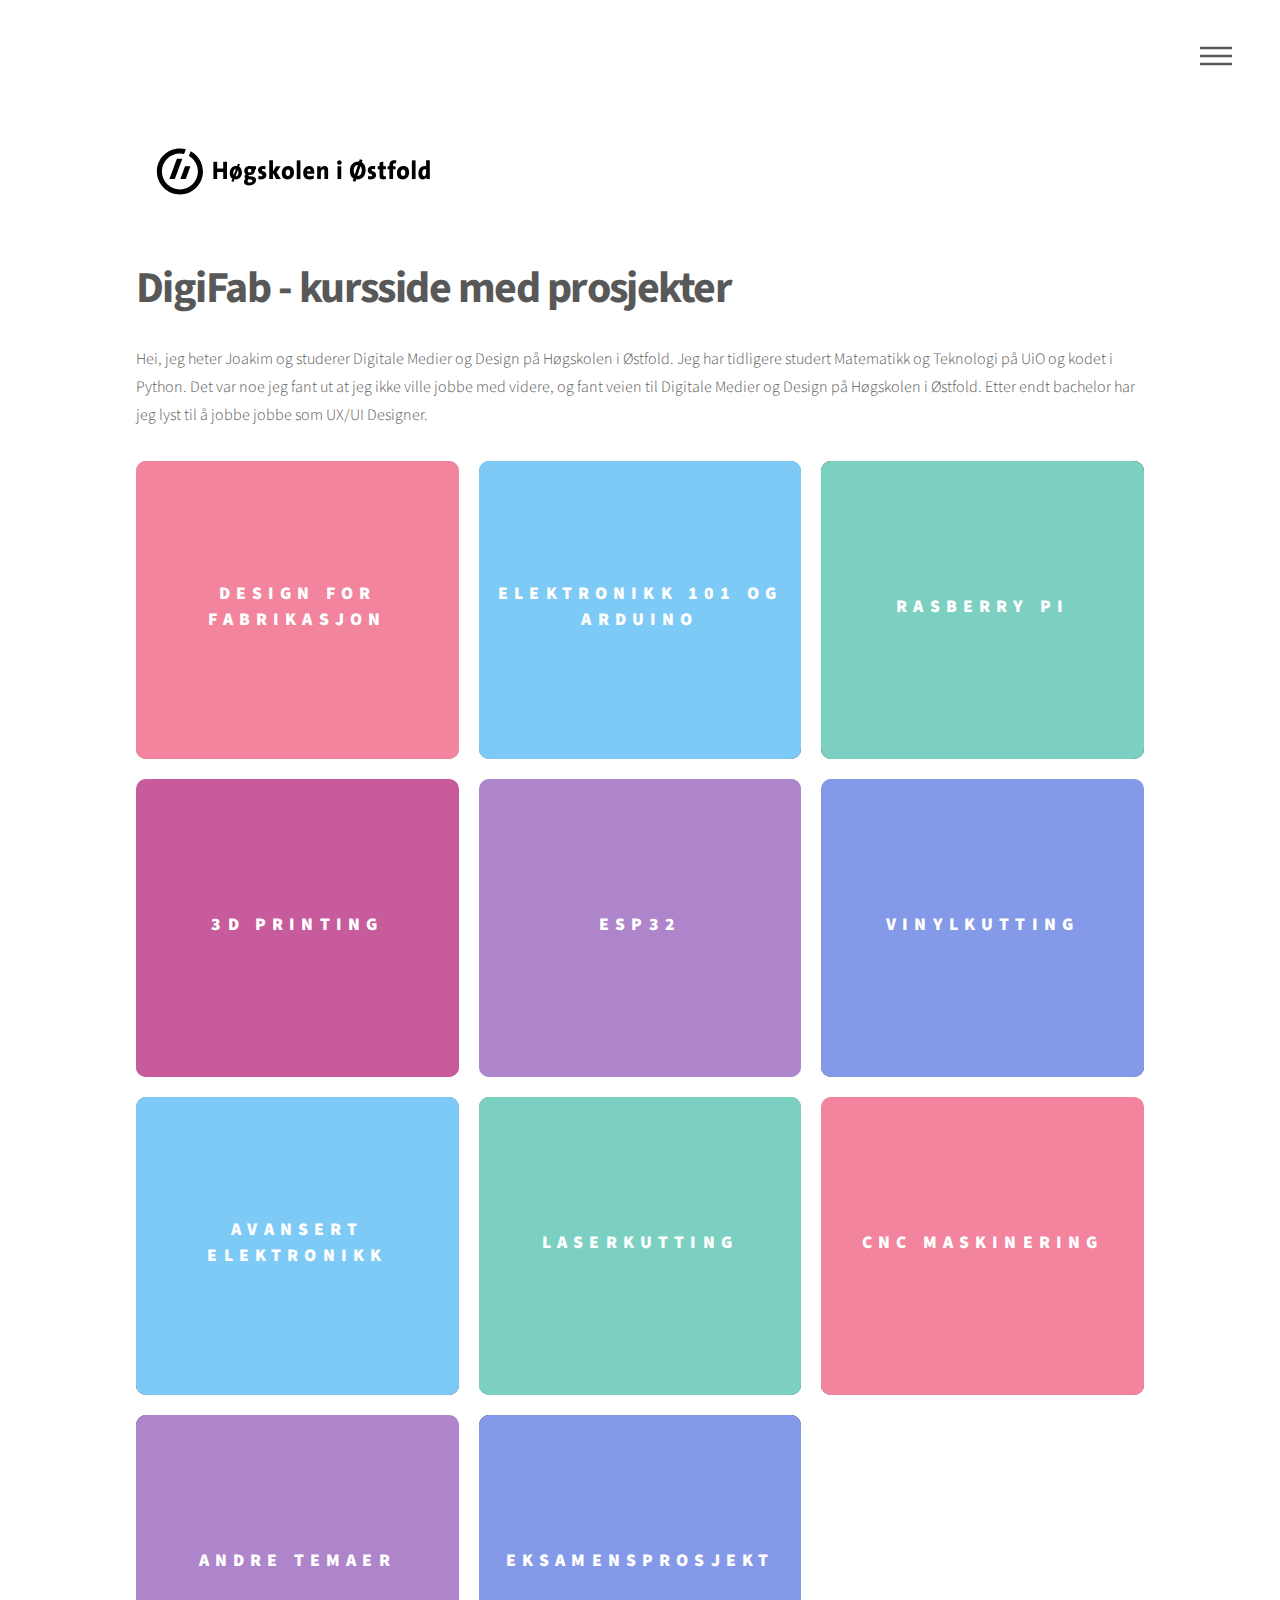
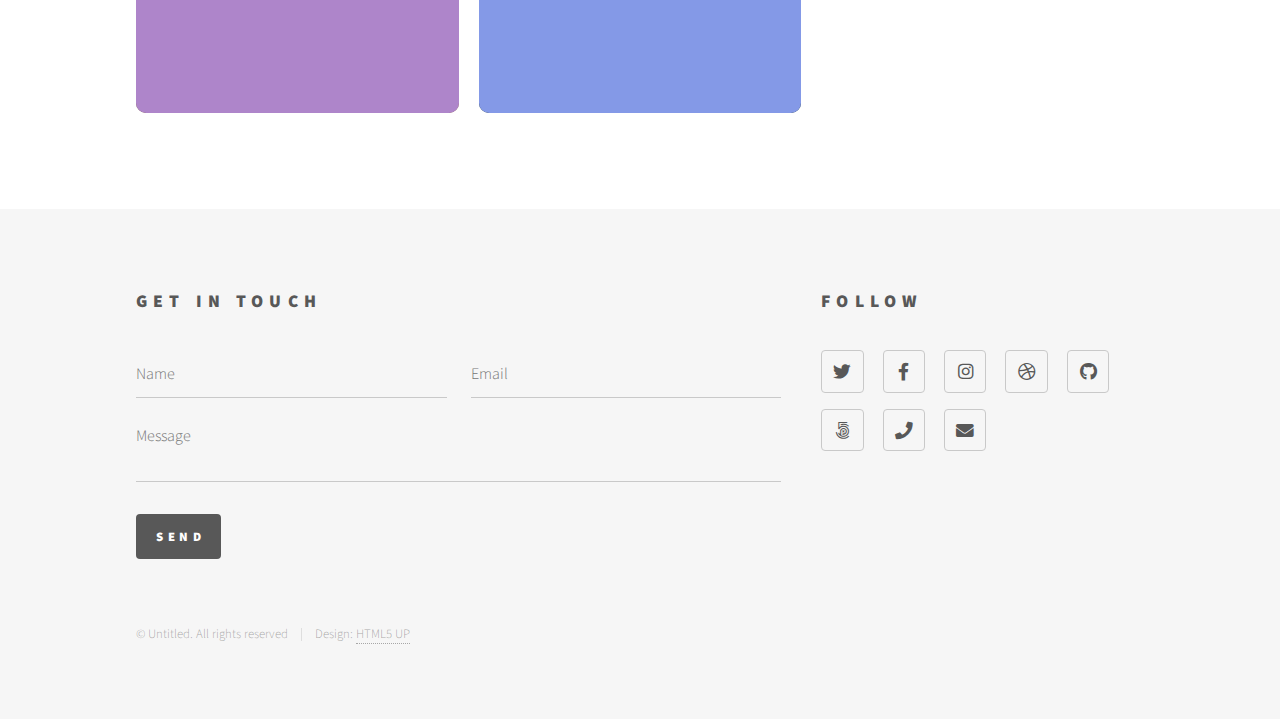
==== commit 5a8d0f05: "Fikset på prosjekt "knappene"" ====
--- a/nettside/index.html
+++ b/nettside/index.html
@@ -61,7 +61,7 @@
 									<span class="image">
 										<img src="images/pic01.jpg" alt="" />
 									</span>
-									<a href="generic.html">
+									<a href="design_for_fabrikasjon.html">
 										<h2>Design for fabrikasjon</h2>
 										<div class="content">
 											<p>Sed nisl arcu euismod sit amet nisi lorem etiam dolor veroeros et feugiat.</p>
--- a/nettside/assets/css/main.css
+++ b/nettside/assets/css/main.css
@@ -2594,7 +2594,7 @@
 				position: relative;
 				display: block;
 				width: 100%;
-				border-radius: 4px;
+				border-radius: 10px;
 				overflow: hidden;
 			}
 
@@ -2617,8 +2617,7 @@
 					width: 100%;
 					height: 100%;
 					opacity: 1.0;
-					z-index: 1;
-					opacity: 0.8;
+
 				}
 
 				.tiles article > .image:after {
@@ -2634,12 +2633,7 @@
 					left: 0;
 					width: 100%;
 					height: 100%;
-					background-image: url("data:image/svg+xml;charset=utf8,%3Csvg xmlns='http://www.w3.org/2000/svg' width='100' height='100' viewBox='0 0 100 100' preserveAspectRatio='none'%3E%3Cstyle%3Eline %7B stroke-width: 0.25px%3B stroke: %23ffffff%3B %7D%3C/style%3E%3Cline x1='0' y1='0' x2='100' y2='100' /%3E%3Cline x1='100' y1='0' x2='0' y2='100' /%3E%3C/svg%3E");
-					background-position: center;
-					background-repeat: no-repeat;
-					background-size: 100% 100%;
-					opacity: 0.25;
-					z-index: 2;
+
 				}
 
 			.tiles article > a {
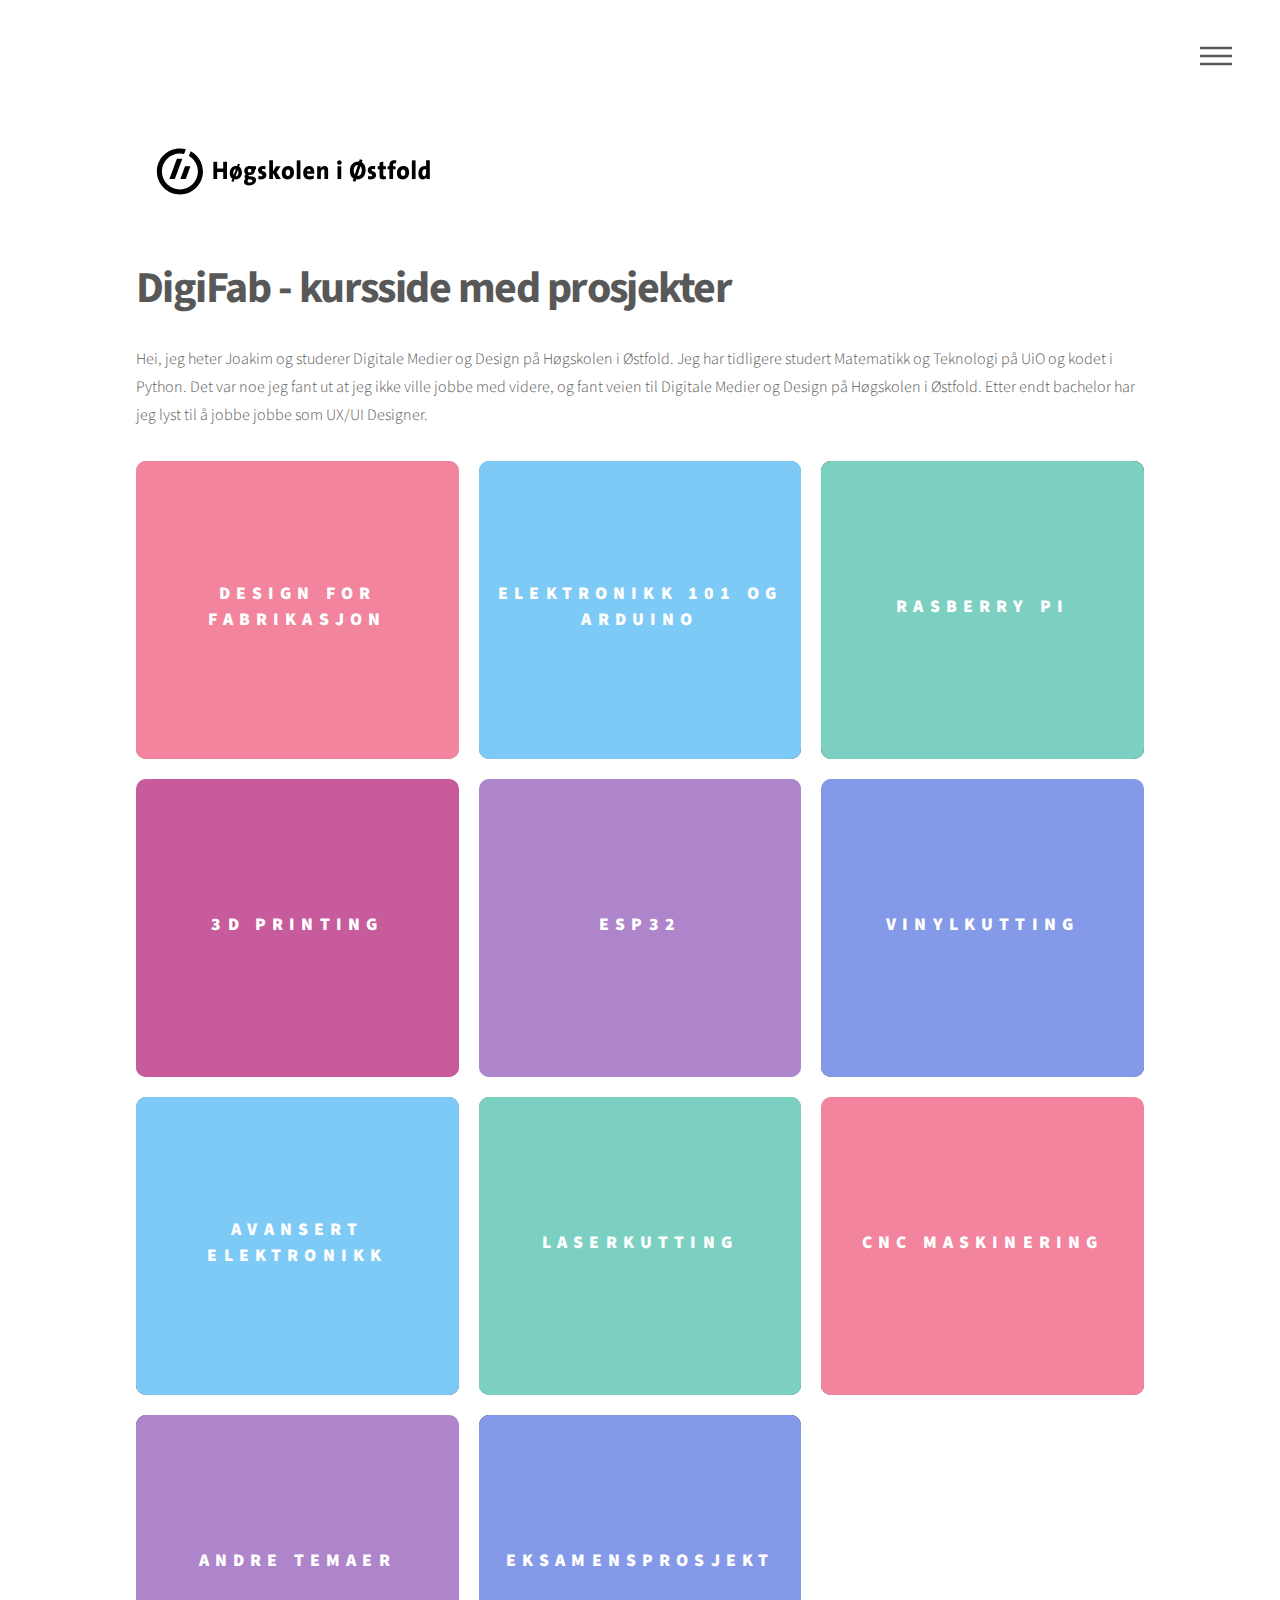
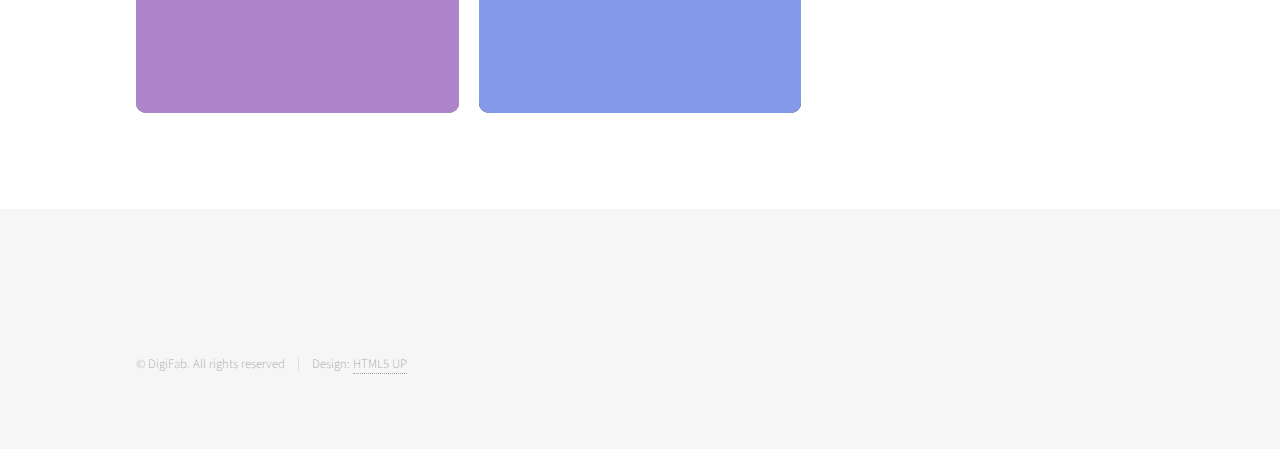
==== commit 0c64f7ce: "Footer" ====
--- a/nettside/index.html
+++ b/nettside/index.html
@@ -6,7 +6,7 @@
 -->
 <html>
 	<head>
-		<title>Phantom by HTML5 UP</title>
+		<title>DigiFab Prosjekter</title>
 		<meta charset="utf-8" />
 		<meta name="viewport" content="width=device-width, initial-scale=1, user-scalable=no" />
 		<link rel="stylesheet" href="assets/css/main.css" />
@@ -186,40 +186,8 @@
 				<!-- Footer -->
 					<footer id="footer">
 						<div class="inner">
-							<section>
-								<h2>Get in touch</h2>
-								<form method="post" action="#">
-									<div class="fields">
-										<div class="field half">
-											<input type="text" name="name" id="name" placeholder="Name" />
-										</div>
-										<div class="field half">
-											<input type="email" name="email" id="email" placeholder="Email" />
-										</div>
-										<div class="field">
-											<textarea name="message" id="message" placeholder="Message"></textarea>
-										</div>
-									</div>
-									<ul class="actions">
-										<li><input type="submit" value="Send" class="primary" /></li>
-									</ul>
-								</form>
-							</section>
-							<section>
-								<h2>Follow</h2>
-								<ul class="icons">
-									<li><a href="#" class="icon brands style2 fa-twitter"><span class="label">Twitter</span></a></li>
-									<li><a href="#" class="icon brands style2 fa-facebook-f"><span class="label">Facebook</span></a></li>
-									<li><a href="#" class="icon brands style2 fa-instagram"><span class="label">Instagram</span></a></li>
-									<li><a href="#" class="icon brands style2 fa-dribbble"><span class="label">Dribbble</span></a></li>
-									<li><a href="#" class="icon brands style2 fa-github"><span class="label">GitHub</span></a></li>
-									<li><a href="#" class="icon brands style2 fa-500px"><span class="label">500px</span></a></li>
-									<li><a href="#" class="icon solid style2 fa-phone"><span class="label">Phone</span></a></li>
-									<li><a href="#" class="icon solid style2 fa-envelope"><span class="label">Email</span></a></li>
-								</ul>
-							</section>
 							<ul class="copyright">
-								<li>&copy; Untitled. All rights reserved</li><li>Design: <a href="http://html5up.net">HTML5 UP</a></li>
+								<li>&copy; DigiFab. All rights reserved</li><li>Design: <a href="http://html5up.net">HTML5 UP</a></li>
 							</ul>
 						</div>
 					</footer>
--- a/nettside/assets/css/main.css
+++ b/nettside/assets/css/main.css
@@ -2616,8 +2616,6 @@
 					left: 0;
 					width: 100%;
 					height: 100%;
-					opacity: 1.0;
-
 				}
 
 				.tiles article > .image:after {
@@ -2633,7 +2631,6 @@
 					left: 0;
 					width: 100%;
 					height: 100%;
-
 				}
 
 			.tiles article > a {
